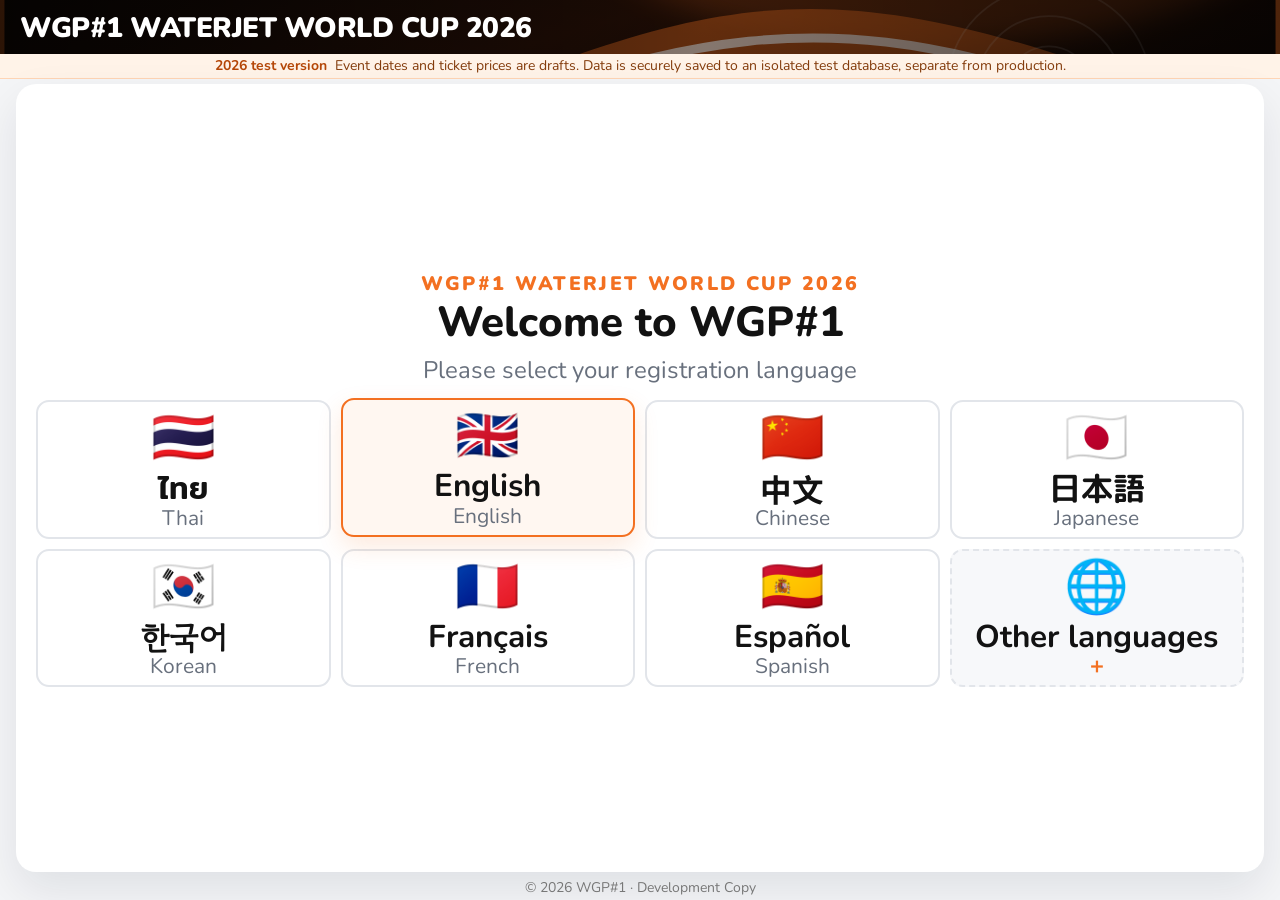
==== index.html @ 018e5635 "Guide visitors through registration with completion colors and a localized next-field prompt" ====
<!doctype html>
<html lang="th">
<head>
  <meta charset="utf-8">
  <meta name="viewport" content="width=device-width, initial-scale=1">
  <meta name="theme-color" content="#f37021">
  <title>WGP#1 2026 — Visitor & Ticket Registration</title>
  <link rel="preconnect" href="https://fonts.googleapis.com">
  <link rel="preconnect" href="https://fonts.gstatic.com" crossorigin>
  <link rel="stylesheet" href="https://fonts.googleapis.com/css2?family=Gowun+Dodum&amp;family=M+PLUS+Rounded+1c:wght@400;500;700;800;900&amp;family=Mitr:wght@400;500;600;700&amp;family=Noto+Sans+SC:wght@400;500;600;700;800;900&amp;family=Nunito:wght@400;500;600;700;800;900&amp;family=Tajawal:wght@400;500;700;800;900&amp;display=swap">
  <link rel="stylesheet" href="styles.css?v=20261029-1">
</head>
<body>
  <header class="hero" aria-label="WGP#1 World Cup">
    <img src="Header-2026.svg" alt="WGP#1 Waterjet World Cup 2026">
    <div class="hero-cover" aria-hidden="true"></div>
    <div class="language-switcher">
      <label for="language-select" data-i18n="languageLabel">ภาษา</label>
      <select id="language-select" aria-label="Language">
        <option value="th">ไทย</option><option value="en">English</option><option value="zh">中文</option>
        <option value="ja">日本語</option><option value="ko">한국어</option><option value="fr">Français</option><option value="es">Español</option>
        <option value="de">Deutsch</option><option value="ru">Русский</option><option value="pt">Português</option><option value="ar">العربية</option><option value="it">Italiano</option>
      </select>
    </div>
    <div class="hero-copy">
      <span class="year-chip" data-i18n="devVersion">2026 DEVELOPMENT VERSION</span>
      <h1>WGP#1 WATERJET WORLD CUP 2026</h1>
      <p data-i18n="heroSubtitle">ลงทะเบียนผู้เข้าชมและจำหน่ายตั๋ว</p>
    </div>
  </header>

  <div class="dev-notice" role="status">
    <strong data-i18n="devNoticeTitle">เวอร์ชันทดสอบปี 2026</strong>
    <span data-i18n="devNoticeBody">วันแข่งขันและราคาตั๋วเป็นค่าร่าง ข้อมูลจะเก็บในอุปกรณ์นี้เท่านั้นและยังไม่ส่งเข้าฐานข้อมูลจริง</span>
  </div>

  <main>
    <section id="screen-welcome" class="screen welcome-screen">
      <div class="welcome-card">
        <p class="eyebrow">WGP#1 WATERJET WORLD CUP 2026</p>
        <h2 data-i18n="welcomeTitle">ยินดีต้อนรับสู่ WGP#1</h2>
        <p class="welcome-subtitle" data-i18n="welcomeSubtitle">กรุณาเลือกภาษาที่ต้องการใช้ในการลงทะเบียน</p>
        <div class="language-grid" role="group" aria-label="Choose language">
          <button class="language-card" type="button" data-language="th"><span class="language-flag" aria-hidden="true">🇹🇭</span><strong>ไทย</strong><small>Thai</small></button>
          <button class="language-card" type="button" data-language="en"><span class="language-flag" aria-hidden="true">🇬🇧</span><strong>English</strong><small>English</small></button>
          <button class="language-card" type="button" data-language="zh"><span class="language-flag" aria-hidden="true">🇨🇳</span><strong>中文</strong><small>Chinese</small></button>
          <button class="language-card" type="button" data-language="ja"><span class="language-flag" aria-hidden="true">🇯🇵</span><strong>日本語</strong><small>Japanese</small></button>
          <button class="language-card" type="button" data-language="ko"><span class="language-flag" aria-hidden="true">🇰🇷</span><strong>한국어</strong><small>Korean</small></button>
          <button class="language-card" type="button" data-language="fr"><span class="language-flag" aria-hidden="true">🇫🇷</span><strong>Français</strong><small>French</small></button>
          <button class="language-card" type="button" data-language="es"><span class="language-flag" aria-hidden="true">🇪🇸</span><strong>Español</strong><small>Spanish</small></button>
          <button id="toggle-other-languages" class="language-card other-language-toggle" type="button" aria-expanded="false" aria-controls="other-language-panel"><span class="language-flag" aria-hidden="true">🌐</span><strong data-i18n="otherLanguages">Other languages</strong><small aria-hidden="true">＋</small></button>
        </div>
        <div id="other-language-panel" class="other-language-panel hidden">
          <div class="language-grid other-language-grid" role="group" aria-label="Other languages">
            <button class="language-card" type="button" data-language="de"><span class="language-flag" aria-hidden="true">🇩🇪</span><strong>Deutsch</strong><small>German</small></button>
            <button class="language-card" type="button" data-language="ru"><span class="language-flag" aria-hidden="true">🇷🇺</span><strong>Русский</strong><small>Russian</small></button>
            <button class="language-card" type="button" data-language="pt"><span class="language-flag" aria-hidden="true">🇧🇷</span><strong>Português</strong><small>Portuguese</small></button>
            <button class="language-card" type="button" data-language="ar"><span class="language-flag" aria-hidden="true">🇸🇦</span><strong>العربية</strong><small>Arabic</small></button>
            <button class="language-card" type="button" data-language="it"><span class="language-flag" aria-hidden="true">🇮🇹</span><strong>Italiano</strong><small>Italian</small></button>
          </div>
        </div>
      </div>
    </section>

    <section id="screen-visitor" class="screen hidden">
      <div class="page-head">
        <div><p class="eyebrow" data-i18n="partVisitor">ส่วนที่ 1 · ผู้เข้าชม</p><h2 data-i18n="visitorTitle">ลงทะเบียนผู้เข้าชมรายบุคคล</h2><p data-i18n="visitorIntro">ผู้เข้าชมทุกคนต้องกรอกข้อมูลของตนเองทีละคนก่อนเข้าสู่ขั้นตอนจำหน่ายตั๋ว</p></div>
        <div class="attendee-counter" aria-live="polite"><span data-i18n="registered">ลงทะเบียนแล้ว</span><strong id="visitor-count">0 คน</strong></div>
      </div>

      <form id="visitor-form" class="single-page-form" novalidate>
        <div id="visitor-saved-notice" class="visitor-saved-notice hidden" role="status" aria-live="polite">
          <span class="saved-check" aria-hidden="true">✓</span>
          <div><strong data-i18n="visitorSaved">บันทึกผู้เข้าชมเรียบร้อยแล้ว</strong><span id="inline-saved-count"></span></div>
        </div>

        <div class="visitor-form-layout five-step-layout">
          <div class="form-column form-column-details">
            <section class="form-section identity-section">
              <div class="section-title"><span class="section-number">1</span><div><h3 data-i18n="identityTitle">ชื่อและนามสกุล</h3></div></div>
              <div class="grid two">
                <label><span class="field-title" data-i18n="firstName">ชื่อจริง *</span><input id="v-first" autocomplete="given-name" required maxlength="80"></label>
                <label><span class="field-title" data-i18n="lastName">นามสกุล *</span><input id="v-last" autocomplete="family-name" required maxlength="80"></label>
              </div>
            </section>

            <section class="form-section demographics-section">
              <div class="section-title"><span class="section-number">2</span><div><h3 data-i18n="demographicsTitle">อายุ เพศ และสัญชาติ</h3></div></div>
              <div class="grid three demographics-grid">
                <label><span class="field-title" data-i18n="ageGroup">ช่วงอายุ *</span><select id="v-age" required><option value="" data-i18n="selectOption">— กรุณาเลือก —</option><option value="under-10" data-i18n="ageUnder10">ต่ำกว่า 10 ปี</option><option value="10-19">10–19</option><option value="20-39">20–39</option><option value="40-59">40–59</option><option value="60-plus" data-i18n="age60Plus">60 ปีขึ้นไป</option></select></label>
                <label><span class="field-title" data-i18n="gender">เพศ *</span><select id="v-gender" required><option value="" data-i18n="selectOption">— กรุณาเลือก —</option><option value="male" data-i18n="male">ชาย</option><option value="female" data-i18n="female">หญิง</option><option value="not-specified" data-i18n="preferNot">ไม่ประสงค์ระบุ</option></select></label>
                <label><span class="field-title" data-i18n="nationality">สัญชาติ *</span><span class="country-combobox"><input id="v-country" type="text" autocomplete="off" required role="combobox" aria-autocomplete="list" aria-expanded="false" aria-controls="country-suggestions" data-i18n-placeholder="nationalitySelect" placeholder="— เลือกสัญชาติ —"><span id="country-suggestions" class="country-suggestions hidden" role="listbox"></span></span></label>
              </div>
              <input id="v-city" type="hidden" value="">
            </section>

            <div id="guardian-panel" class="guardian-panel hidden">
              <div class="section-title compact"><span class="section-number">2A</span><div><h3 data-i18n="guardianTitle">ข้อมูลผู้ปกครอง</h3><p data-i18n="guardianSubtitle">จำเป็นสำหรับผู้เข้าชมอายุต่ำกว่า 20 ปี</p></div></div>
              <div class="grid three">
                <label><span class="field-title" data-i18n="guardianName">ชื่อ–นามสกุลผู้ปกครอง *</span><input id="g-name" autocomplete="name" maxlength="160"></label>
                <label><span class="field-title" data-i18n="relationship">ความสัมพันธ์ *</span><select id="g-relation"><option value="" data-i18n="selectOption">— กรุณาเลือก —</option><option value="parent" data-i18n="parent">บิดา/มารดา</option><option value="legal-guardian" data-i18n="legalGuardian">ผู้ปกครองตามกฎหมาย</option><option value="authorized-adult" data-i18n="authorizedAdult">ผู้ใหญ่ที่ได้รับมอบหมาย</option></select></label>
                <label><span class="field-title" data-i18n="guardianPhone">เบอร์โทรศัพท์ผู้ปกครอง *</span><input id="g-phone" type="tel" autocomplete="tel" maxlength="30"></label>
              </div>
              <label class="check-line"><input id="g-confirm" type="checkbox"><span data-i18n="guardianConfirm">ข้าพเจ้าเป็นผู้ปกครองหรือผู้มีอำนาจดำเนินการแทนผู้เยาว์ และยืนยันข้อมูลข้างต้น</span></label>
            </div>

            <section class="form-section attendance-section">
              <div class="section-title"><span class="section-number">3</span><div><h3 data-i18n="attendanceTitle">เคยมาชมงานหรือไม่</h3></div></div>
              <fieldset class="visible-options">
                <legend class="sr-only" data-i18n="previousAttendance">เคยเข้าชม WGP#1 หรือไม่ *</legend>
                <div class="option-grid previous-options">
                  <label class="option-tile radio-tile"><input type="radio" name="v-previous" value="first-time" required><span data-i18n="firstTime">มาครั้งแรก</span></label>
                  <label class="option-tile radio-tile"><input type="radio" name="v-previous" value="returning"><span data-i18n="returning">เคยเข้าชมแล้ว</span></label>
                </div>
              </fieldset>
            </section>
          </div>

          <div class="form-column form-column-profile">
            <section class="form-section source-section">
              <div class="section-title"><span class="section-number">4</span><div><h3 data-i18n="sourceTitle">ช่องทางที่รับข่าวสาร</h3><p data-i18n="sourceMultiHint">เลือกได้มากกว่า 1 ช่องทาง</p></div></div>
              <fieldset class="visible-options">
                <legend class="sr-only" data-i18n="discovery">ช่องทางหลักที่ทำให้มางาน *</legend>
                <div class="option-grid source-options">
                  <label class="option-tile checkbox-tile"><input type="checkbox" name="v-source" value="online-social"><span data-i18n="onlineSocial">Online Social</span></label>
                  <label class="option-tile checkbox-tile"><input type="checkbox" name="v-source" value="pattaya-promotion"><span data-i18n="pattayaPromotion">ป้ายหรือสื่อในพัทยา</span></label>
                  <label class="option-tile checkbox-tile"><input type="checkbox" name="v-source" value="friend-family"><span data-i18n="friendFamily">เพื่อนหรือครอบครัว</span></label>
                  <label class="option-tile checkbox-tile"><input type="checkbox" name="v-source" value="previous-event"><span data-i18n="previousEvent">งาน WGP#1 ครั้งก่อน</span></label>
                  <label class="option-tile checkbox-tile"><input type="checkbox" name="v-source" value="newspaper-television"><span data-i18n="newspaperTelevision">จากหนังสือพิมพ์หรือโทรทัศน์</span></label>
                </div>
              </fieldset>
            </section>

            <section class="form-section consent-section">
              <div class="section-title"><span class="section-number">5</span><div><h3 data-i18n="consentTitle">ความยินยอม</h3></div></div>
              <details class="privacy-details" open>
                <summary data-i18n="privacyDetailsToggle">อ่านประกาศความเป็นส่วนตัวและสื่อภายในงาน</summary>
                <div class="privacy-box"><p data-i18n-html="privacyRegistration"><strong>การลงทะเบียนและจำหน่ายตั๋ว:</strong> WGP#1 เก็บข้อมูลที่จำเป็นเพื่อยืนยันตัวผู้เข้าชม บริหารตั๋ว วิเคราะห์จำนวนผู้ชม และรักษาความปลอดภัยภายในงาน โดยจัดเก็บตามระยะเวลาที่องค์กรกำหนดและให้สิทธิเจ้าของข้อมูลตามกฎหมาย</p><p data-i18n-html="privacyMedia"><strong>การบันทึกภาพ วิดีโอ และเสียง:</strong> ข้าพเจ้าอนุญาตและยินยอมให้ผู้จัดงาน WGP#1 รวมถึงช่างภาพ ผู้ผลิตสื่อ และผู้ได้รับมอบหมาย บันทึกภาพนิ่ง ภาพเคลื่อนไหว และเสียงของข้าพเจ้าภายในงาน และนำไปใช้หรือเผยแพร่ผ่านสื่อต่าง ๆ เพื่อรายงานและประชาสัมพันธ์กิจกรรมของ WGP#1</p></div>
              </details>
              <label class="check-line required-line"><input id="v-privacy" type="checkbox" required aria-controls="marketing-consent-line" aria-expanded="false"><span data-i18n="privacyAck">ข้าพเจ้ายินยอมตามประกาศความเป็นส่วนตัวและสื่อภายในงาน</span></label>
              <label id="marketing-consent-line" class="check-line optional-line marketing-consent-line hidden"><input id="v-marketing" type="checkbox" aria-controls="marketing-email-panel" aria-expanded="false"><span data-i18n="marketingConsent">(ไม่บังคับ) ฉันต้องการรับข่าวสารการแข่งขันและกิจกรรมในอนาคตจาก WGP#1</span></label>
              <div id="marketing-email-panel" class="marketing-email-panel hidden">
                <div class="email-reveal-icon" aria-hidden="true">✉</div>
                <label><span class="field-title" data-i18n="marketingEmail">อีเมลสำหรับรับข่าวสาร (ไม่บังคับ)</span><input id="v-email" type="email" autocomplete="email" inputmode="email" maxlength="254" disabled data-i18n-placeholder="marketingEmailPlaceholder" placeholder="name@example.com"></label>
                <p data-i18n="marketingEmailHint">กรอกอีเมลหากต้องการให้ WGP#1 ส่งข่าวสารถึงคุณ โดยสามารถเว้นว่างได้</p>
              </div>
            </section>
          </div>

            <div class="registration-action-panel form-wide-actions">
              <div id="visitor-error" class="form-error hidden" role="alert"></div>
              <button id="view-attendees" class="attendee-list-button hidden" type="button"><span aria-hidden="true">👥</span><span data-i18n="viewRegistered">ดูผู้ชมที่ลงทะเบียนแล้ว</span><strong id="view-attendees-count">0</strong></button>
              <div class="registration-actions">
                <button class="registration-action next-action" type="submit" name="visitor-action" value="next">
                  <span class="registration-action-icon" aria-hidden="true">＋</span>
                  <span><strong data-i18n="confirmAddNext">ยืนยันและเพิ่มผู้ชมคนถัดไป</strong><small data-i18n="confirmAddNextHint">บันทึกคนนี้ แล้วเปิดแบบฟอร์มสำหรับคนถัดไป</small></span>
                </button>
                <button class="registration-action finish-action" type="submit" name="visitor-action" value="finish">
                  <span class="registration-action-icon" aria-hidden="true">→</span>
                  <span><strong data-i18n="confirmFinish">ยืนยันและเสร็จสิ้น</strong><small data-i18n="confirmFinishHint">บันทึกคนนี้ แล้วส่งต่อให้เจ้าหน้าที่ออกตั๋ว</small></span>
                </button>
              </div>
              <button id="remove-last-inline" class="text-button remove-last-inline hidden" type="button" data-i18n="removeLast">ลบผู้ชมคนล่าสุด</button>
            </div>
          </div>
      </form>

      <div id="attendee-modal" class="attendee-modal hidden" role="dialog" aria-modal="true" aria-labelledby="attendee-modal-title">
        <button class="attendee-modal-backdrop" type="button" aria-label="Close"></button>
        <div class="attendee-modal-card">
          <div class="attendee-modal-head"><div><p class="eyebrow" data-i18n="registered">ลงทะเบียนแล้ว</p><h3 id="attendee-modal-title" data-i18n="viewRegistered">ดูผู้ชมที่ลงทะเบียนแล้ว</h3></div><button id="close-attendee-modal" class="modal-close" type="button" aria-label="Close">×</button></div>
          <p id="attendee-modal-count" class="attendee-modal-count"></p>
          <div id="attendee-list" class="attendee-list"></div>
        </div>
      </div>
    </section>

    <section id="screen-handover" class="screen hidden"><div class="handover"><div class="handover-lock" data-i18n="staffNext">ขั้นตอนถัดไปสำหรับเจ้าหน้าที่</div><h2 data-i18n="handoverTitle">การลงทะเบียนผู้ชมเสร็จสมบูรณ์</h2><p class="handover-count"><strong id="handover-count">0</strong> <span data-i18n="visitors">ผู้เข้าชม</span></p><p data-i18n="handoverBody" style="white-space:pre-line">กรุณาส่งคืนอุปกรณ์ให้เจ้าหน้าที่ เพื่อดำเนินการออกตั๋วเข้าชมงาน</p><button id="to-staff" class="btn dark" type="button" data-i18n="staffContinue">เจ้าหน้าที่ดำเนินการต่อ</button></div></section>

    <section id="screen-staff" class="screen hidden">
      <div class="page-head"><div><p class="eyebrow" data-i18n="partStaff">ส่วนที่ 2 · สำหรับเจ้าหน้าที่</p><h2 data-i18n="staffTitle">สรุปรายการจำหน่ายตั๋ว</h2><p data-i18n="staffIntro">เลือกประเภทตั๋วให้ครบตามจำนวนผู้ชมที่ลงทะเบียน</p></div><div class="staff-head-actions"><a class="dashboard-link" href="dashboard.html" target="_blank" rel="noopener">Analytics dashboard</a><div class="attendee-counter dark-counter"><span data-i18n="visitorsInSale">ผู้ชมในรายการ</span><strong id="staff-attendee-count">0 คน</strong></div></div></div>
      <form id="staff-form" class="card" novalidate>
        <div class="grid two">
          <label><span class="field-title" data-i18n="staff">Staff *</span><select id="s-staff" required><option value="" data-i18n="selectStaff">— Select staff —</option><option value="Namwan">Namwan</option><option value="Aom">Aom</option><option value="Belle">Belle</option><option value="Cartoon">Cartoon</option><option value="Other" data-i18n="other">Other</option></select></label>
          <label><span class="field-title" data-i18n="payment">ช่องทางการชำระ *</span><select id="s-payment" required><option value="" data-i18n="selectOption">— กรุณาเลือก —</option><option value="cash" data-i18n="cash">เงินสด</option><option value="qr-transfer" data-i18n="qrTransfer">QR / โอนผ่านธนาคาร</option><option value="complimentary" data-i18n="complimentary">บัตรเชิญ</option></select></label>
        </div>
        <div class="ticket-head"><div><h3 data-i18n="ticketTypes">ประเภทและจำนวนตั๋ว</h3><p data-i18n="ticketTypesSubtitle">เลือกประเภทและจำนวน</p></div><div class="quantity-match"><span data-i18n="mustAllocate">ต้องจัดสรร</span><strong id="tickets-required">0 ใบ</strong></div></div>
        <div id="ticket-lines" class="ticket-lines"></div>
        <div class="staff-summary"><div><span data-i18n="totalTickets">จำนวนตั๋วรวม</span><strong id="ticket-total-qty">0 ใบ</strong></div><div><span data-i18n="calculatedTotal">ยอดคำนวณ</span><strong id="calculated-total">0 THB</strong></div><label><span class="field-title" data-i18n="amountPaid">ยอดรับจริง (THB) *</span><input id="s-amount" type="number" min="0" step="1" required></label></div>
        <label><span class="field-title" data-i18n="staffNote">หมายเหตุ</span><textarea id="s-note" rows="3" maxlength="500" data-i18n-placeholder="staffNotePlaceholder" placeholder="ส่วนลด บัตรเชิญ หรือกรณีพิเศษ"></textarea></label>
        <div id="staff-error" class="form-error hidden" role="alert"></div><div class="button-row"><button id="back-handover" class="btn secondary" type="button" data-i18n="back">ย้อนกลับ</button><button class="btn primary" type="submit" data-i18n="finalize">ยืนยันและบันทึกรายการ</button></div>
      </form>
    </section>

    <section id="screen-complete" class="screen hidden"><div class="complete-card"><div class="success-icon large">✓</div><p class="eyebrow" data-i18n="registrationComplete">ลงทะเบียนเสร็จสมบูรณ์</p><h2 data-i18n="completeTitle">ดำเนินการเสร็จสมบูรณ์</h2><p><span data-i18n="transactionNumber">หมายเลขรายการ</span> <strong id="transaction-id">—</strong></p><p id="storage-status" class="muted" data-i18n="localDataNotice">ข้อมูลทดสอบถูกเก็บเฉพาะในอุปกรณ์นี้ และยังไม่ส่งเข้าฐานข้อมูลจริง</p><button id="next-customer" class="btn primary" type="button" data-i18n="nextGroup">เริ่มรายการผู้ชมชุดถัดไป</button></div></section>
  </main>
  <footer data-i18n="footer">© 2026 WGP#1 · สำเนาสำหรับพัฒนา</footer>
  <script src="supabase-config.js?v=20261019-2"></script>
  <script src="data-service.js?v=20261019-1"></script>
  <script src="app.js?v=20261029-1"></script>
  <script src="visitor-guide.js?v=20261029-1"></script>
</body>
</html>
---- styles.css ----
:root{--orange:#f37021;--orange-dark:#cf4f07;--ink:#121212;--muted:#68707d;--line:#e7e8eb;--soft:#f6f7f9;--green:#159947;--danger:#b42318;--radius:18px;--shadow:0 18px 45px rgba(16,24,40,.09)}
*{box-sizing:border-box}body{margin:0;background:#f4f5f7;color:var(--ink);font-family:var(--font-body,"Nunito",system-ui,sans-serif);font-size:25.5px;line-height:1.5}.hidden{display:none!important}.hero{position:relative;min-height:260px;background:#111;overflow:hidden}.hero img{width:100%;height:100%;min-height:260px;object-fit:cover;display:block}.hero-cover{position:absolute;inset:0;background:linear-gradient(90deg,rgba(0,0,0,.82),rgba(0,0,0,.42) 55%,rgba(0,0,0,.68))}.hero-copy{position:absolute;left:max(22px,calc((100% - 1100px)/2));right:22px;bottom:32px;color:#fff}.hero-copy h1{max-width:820px;margin:10px 0 2px;font-size:clamp(45px,7.5vw,87px);line-height:1;font-weight:950;letter-spacing:-2px}.hero-copy p{margin:8px 0 0;font-size:clamp(25.5px,3vw,33px)}.year-chip{display:inline-flex;background:var(--orange);border-radius:999px;padding:6px 12px;font-size:19.5px;font-weight:900;letter-spacing:.08em}.dev-notice{display:flex;justify-content:center;gap:12px;flex-wrap:wrap;padding:11px 18px;background:#fff3e8;color:#843c0c;border-bottom:1px solid #ffd5b5;font-size:21px}.dev-notice strong{color:#b54708}main{max-width:1100px;margin:0 auto;padding:38px 20px 70px}.screen{min-height:55vh}.page-head{display:flex;align-items:flex-end;justify-content:space-between;gap:24px;margin-bottom:20px}.page-head h2{font-size:clamp(42px,6vw,63px);line-height:1.15;margin:4px 0}.page-head p{margin:0;color:var(--muted)}.eyebrow{margin:0!important;color:var(--orange)!important;font-size:19.5px;font-weight:900;letter-spacing:.12em}.attendee-counter{min-width:160px;background:#fff;border-left:5px solid var(--orange);border-radius:12px;padding:14px 18px;box-shadow:var(--shadow)}.attendee-counter span{display:block;color:var(--muted);font-size:19.5px}.attendee-counter strong{font-size:36px}.dark-counter{background:#181818;color:#fff}.dark-counter span{color:#c7c7c7}.card{background:#fff;border-radius:var(--radius);padding:clamp(20px,4vw,42px);box-shadow:var(--shadow)}.progress{display:grid;grid-template-columns:repeat(3,1fr);gap:8px;margin-bottom:34px}.progress span{padding:9px;text-align:center;border-radius:999px;background:#eceef1;color:#6f7580;font-size:19.5px;font-weight:800}.progress .active{background:var(--orange);color:#fff}.section-title{display:flex;align-items:center;gap:12px;margin:32px 0 17px;border-bottom:1px solid var(--line);padding-bottom:12px}.section-title:first-of-type{margin-top:0}.section-title.compact{margin-top:0}.section-title h3,.section-title p{margin:0}.section-title h3{font-size:30px}.section-title p{font-size:19.5px;color:var(--muted)}.section-number{display:grid;place-items:center;flex:0 0 36px;height:36px;border-radius:50%;background:var(--orange);color:#fff;font-weight:900}.grid{display:grid;gap:18px}.grid.two{grid-template-columns:repeat(2,minmax(0,1fr))}label{display:block;font-weight:800}label>span{color:#596273;font-size:21px;font-weight:600}input,select,textarea{width:100%;margin-top:7px;border:1px solid #d3d7de;border-radius:12px;padding:13px 14px;background:#fff;color:var(--ink);font:inherit;outline:none}input:focus,select:focus,textarea:focus{border-color:var(--orange);box-shadow:0 0 0 4px rgba(243,112,33,.14)}input[aria-invalid="true"],select[aria-invalid="true"]{border-color:var(--danger)}.guardian-panel{margin:28px 0;background:#fff8f1;border:1px solid #ffd3b2;border-radius:16px;padding:22px}.privacy-box{padding:18px 20px;background:var(--soft);border-left:5px solid #667085;border-radius:12px;color:#303642}.privacy-box p{margin:0 0 10px}.privacy-box p:last-child{margin-bottom:0}.en-copy{color:var(--muted);font-size:21px}.check-line{display:flex;gap:12px;align-items:flex-start;margin-top:17px;padding:15px;border-radius:12px;background:#fff}.check-line input{width:22px;height:22px;margin:2px 0 0;accent-color:var(--orange);flex:0 0 auto}.check-line span{color:var(--ink);font-size:24px;font-weight:700}.check-line small{color:var(--muted);font-weight:500}.required-line{border:1px solid #dfe2e7}.optional-line{background:#f8fafc;border:1px dashed #cfd4dc}.form-error{margin:20px 0 0;padding:13px 16px;border-radius:10px;background:#fff0ee;color:var(--danger);font-weight:700}.btn{display:inline-flex;align-items:center;justify-content:center;border:0;border-radius:13px;padding:15px 22px;font:inherit;font-weight:900;cursor:pointer}.btn.primary{background:var(--orange);color:#fff}.btn.primary:hover{background:var(--orange-dark)}.btn.dark{background:#111;color:#fff}.btn.secondary{background:#e9ebef;color:#252930}.btn.wide{width:100%;margin-top:24px}.confirmation-card,.complete-card{max-width:840px;margin:25px auto;background:#fff;border-radius:24px;padding:clamp(28px,6vw,60px);text-align:center;box-shadow:var(--shadow)}.confirmation-card h2,.complete-card h2{margin:5px 0;font-size:clamp(42px,6vw,63px)}.success-icon{display:grid;place-items:center;width:58px;height:58px;margin:0 auto 14px;border-radius:50%;background:#dcfce7;color:var(--green);font-size:48px;font-weight:950}.success-icon.large{width:80px;height:80px;font-size:66px}.choice-grid{display:grid;grid-template-columns:repeat(2,minmax(0,1fr));gap:16px;margin:28px 0}.choice-card{border:2px solid var(--line);border-radius:16px;background:#fff;padding:25px 18px;cursor:pointer;color:var(--ink)}.choice-card:hover{border-color:var(--orange);transform:translateY(-2px)}.choice-card.orange{border-color:var(--orange);background:#fff8f1}.choice-card strong,.choice-card small{display:block}.choice-card small{color:var(--muted);margin-top:5px}.choice-icon{display:block;color:var(--orange);font-size:51px;font-weight:950}.text-button{border:0;background:none;color:#7d4750;text-decoration:underline;cursor:pointer;font:inherit}.handover{max-width:900px;margin:15px auto;min-height:560px;border-radius:26px;padding:70px 30px;display:flex;flex-direction:column;align-items:center;justify-content:center;text-align:center;color:#fff;background:linear-gradient(135deg,#f37021,#d94b00);box-shadow:var(--shadow)}.handover h2{font-size:clamp(48px,7.5vw,84px);line-height:1.1;margin:16px 0}.handover p{font-size:30px}.handover p span{opacity:.9}.handover-lock{padding:7px 14px;background:rgba(0,0,0,.2);border:1px solid rgba(255,255,255,.4);border-radius:999px;font-size:19.5px;font-weight:900;letter-spacing:.12em}.handover-count strong{font-size:78px}.handover .btn{margin-top:24px;min-width:280px}.ticket-head{display:flex;justify-content:space-between;align-items:center;margin:30px 0 12px}.ticket-head h3,.ticket-head p{margin:0}.ticket-head p{color:var(--muted);font-size:21px}.quantity-match{text-align:right}.quantity-match span{display:block;color:var(--muted);font-size:19.5px}.quantity-match strong{font-size:33px}.ticket-lines{border:1px solid var(--line);border-radius:14px;overflow:hidden}.ticket-line{display:grid;grid-template-columns:1fr 110px 120px;align-items:center;gap:15px;padding:15px 18px;border-bottom:1px solid var(--line)}.ticket-line:last-child{border-bottom:0}.ticket-line p,.ticket-line strong{margin:0}.ticket-line p{color:var(--muted);font-size:19.5px}.ticket-line input{margin:0;text-align:center}.ticket-price{text-align:right}.staff-summary{display:grid;grid-template-columns:1fr 1fr 1.4fr;gap:16px;align-items:end;margin:24px 0;padding:20px;background:#171717;color:#fff;border-radius:15px}.staff-summary>div span{display:block;color:#bbb;font-size:19.5px}.staff-summary>div strong{font-size:34.5px}.staff-summary label>span{color:#ccc}.button-row{display:flex;justify-content:flex-end;gap:12px;margin-top:24px}.complete-card .muted{color:var(--muted);font-size:21px}.complete-card .btn{margin-top:18px}footer{text-align:center;color:#777;padding:22px;font-size:21px}
@media(max-width:720px){body{font-size:24px}.hero,.hero img{min-height:230px}.hero-copy{bottom:24px}.hero-copy h1{letter-spacing:-1px}.page-head{align-items:stretch;flex-direction:column}.attendee-counter{width:100%}.grid.two,.choice-grid{grid-template-columns:1fr}.progress span{font-size:16.5px;padding:8px 4px}.ticket-line{grid-template-columns:1fr 85px}.ticket-price{grid-column:1/-1;text-align:left}.staff-summary{grid-template-columns:1fr 1fr}.staff-summary label{grid-column:1/-1}.button-row{flex-direction:column-reverse}.button-row .btn{width:100%}.handover{min-height:500px}.dev-notice{justify-content:flex-start}}
.language-switcher{position:absolute;z-index:3;top:18px;right:max(20px,calc((100% - 1100px)/2));display:flex;align-items:center;gap:9px;padding:7px 9px 7px 13px;border:1px solid rgba(255,255,255,.35);border-radius:12px;background:rgba(0,0,0,.68);backdrop-filter:blur(8px);color:#fff}.language-switcher label{font-size:19.5px;white-space:nowrap}.language-switcher select{width:auto;min-width:132px;margin:0;padding:8px 30px 8px 10px;border:0;border-radius:8px;font-size:21px}.field-title{display:block;color:var(--ink);font-size:30px;font-weight:800}html[lang^="zh"] body,html[lang^="ja"] body,html[lang^="ko"] body{font-family:var(--font-body,system-ui,sans-serif)}
@media(max-width:720px){body{font-size:27px;line-height:1.6}main{padding:30px 16px 60px}.card{padding:24px 18px}.language-switcher{top:12px;right:12px}.language-switcher label{position:absolute;width:1px;height:1px;overflow:hidden;clip:rect(0 0 0 0)}.language-switcher select{min-width:124px;font-size:24px;padding:10px 32px 10px 12px}.hero-copy{padding-top:44px}.page-head h2{font-size:48px}.page-head p{font-size:25.5px}.eyebrow{font-size:21px}.dev-notice{font-size:24px;padding:14px 16px}.field-title{font-size:33.75px}.section-title h3{font-size:33px}.section-title p{font-size:22.5px}.progress span{font-size:19.5px;line-height:1.35;padding:10px 5px}input,select,textarea{font-size:27px;padding:15px 14px;min-height:54px}.check-line span{font-size:27px}.choice-card strong{font-size:28.5px}.choice-card small{font-size:24px}.btn{font-size:27px;min-height:56px}.ticket-line p,.ticket-head p,.quantity-match span,.staff-summary>div span{font-size:22.5px}.ticket-line strong{font-size:25.5px}.attendee-counter span{font-size:22.5px}.attendee-counter strong{font-size:40.5px}.complete-card .muted,footer{font-size:24px}}
.full-span{grid-column:1/-1}.visible-options{min-width:0;margin:6px 0 0;padding:0;border:0}.visible-options legend{width:100%;margin-bottom:9px}.field-hint{margin:-3px 0 12px;color:var(--muted);font-size:21px}.option-grid{display:grid;gap:11px}.previous-options{grid-template-columns:repeat(2,minmax(0,1fr));max-width:700px}.source-options{grid-template-columns:repeat(3,minmax(0,1fr))}.option-tile{position:relative;display:block;cursor:pointer}.option-tile input{position:absolute;width:1px;height:1px;margin:0;padding:0;opacity:0;pointer-events:none}.option-tile span{display:flex;align-items:center;gap:11px;min-height:56px;padding:13px 15px;border:2px solid #d7dbe2;border-radius:13px;background:#fff;color:var(--ink);font-size:24px;font-weight:750;line-height:1.3;transition:border-color .15s ease,background .15s ease,box-shadow .15s ease}.option-tile span::before{content:"";display:grid;place-items:center;flex:0 0 22px;width:22px;height:22px;border:2px solid #aeb4bf;background:#fff}.radio-tile span::before{border-radius:50%}.checkbox-tile span::before{border-radius:6px}.option-tile input:focus-visible+span{outline:3px solid rgba(243,112,33,.25);outline-offset:2px}.option-tile input:checked+span{border-color:var(--orange);background:#fff5ed;box-shadow:0 0 0 2px rgba(243,112,33,.1)}.radio-tile input:checked+span::before{border-color:var(--orange);background:var(--orange);box-shadow:inset 0 0 0 5px #fff}.checkbox-tile input:checked+span::before{content:"✓";border-color:var(--orange);background:var(--orange);color:#fff;font-size:22.5px;font-weight:950}.visible-options:has(input[aria-invalid="true"]) .option-grid{padding:6px;border:1px solid var(--danger);border-radius:15px}
@media(max-width:720px){.source-options{grid-template-columns:repeat(2,minmax(0,1fr))}.option-tile span{min-height:60px;padding:14px;font-size:25.5px}.field-hint{font-size:24px}}
@media(max-width:480px){.previous-options,.source-options{grid-template-columns:1fr}}
.marketing-email-panel{position:relative;display:grid;grid-template-columns:46px 1fr;gap:5px 14px;margin:0 0 18px;padding:20px;border:1px solid #ffc79f;border-radius:0 0 15px 15px;background:linear-gradient(135deg,#fff8f1,#fff);box-shadow:0 10px 24px rgba(243,112,33,.08);animation:emailReveal .24s ease-out}.marketing-email-panel label{grid-column:2}.marketing-email-panel p{grid-column:2;margin:3px 0 0;color:var(--muted);font-size:21px}.email-reveal-icon{grid-row:1/3;display:grid;place-items:center;width:42px;height:42px;border-radius:50%;background:var(--orange);color:#fff;font-size:31.5px;font-weight:900}.optional-line:has(input:checked){margin-bottom:0;border-color:#ffc79f;border-radius:12px 12px 0 0;background:#fff8f1}.marketing-email-panel input{background:#fff}@keyframes emailReveal{from{opacity:0;transform:translateY(-8px)}to{opacity:1;transform:translateY(0)}}
.marketing-consent-line{animation:emailReveal .24s ease-out}
@media(max-width:720px){.marketing-email-panel{grid-template-columns:38px 1fr;padding:18px 15px;gap:5px 11px}.email-reveal-icon{width:36px;height:36px;font-size:27px}.marketing-email-panel p{font-size:22.5px}}
@media(prefers-reduced-motion:reduce){*{scroll-behavior:auto!important;transition:none!important}}

/* Single-page visitor registration, optimized for iPad */
main{max-width:1320px}
#screen-visitor .page-head{max-width:1280px;margin-left:auto;margin-right:auto;align-items:center}
.single-page-form{max-width:1280px;margin:0 auto}
.visitor-form-layout{display:grid;grid-template-columns:minmax(0,1.55fr) minmax(340px,.9fr);gap:22px;align-items:start}
.form-column{display:grid;gap:22px;min-width:0}
.form-section,.registration-action-panel{background:#fff;border:1px solid rgba(16,24,40,.06);border-radius:20px;padding:clamp(20px,2.6vw,32px);box-shadow:var(--shadow)}
.form-section .section-title:first-child{margin-top:0}
.form-column-details>.guardian-panel{margin:0;box-shadow:var(--shadow)}
.consent-section .privacy-box{font-size:22.5px}
.visitor-saved-notice{display:flex;align-items:center;gap:14px;max-width:1280px;margin:0 auto 18px;padding:16px 20px;border:1px solid #9dd9b6;border-radius:16px;background:#ecfdf3;color:#106b37;box-shadow:0 10px 28px rgba(21,153,71,.1)}
.visitor-saved-notice .saved-check{display:grid;place-items:center;flex:0 0 36px;width:36px;height:36px;border-radius:50%;background:var(--green);color:#fff;font-size:33px;font-weight:950}
.visitor-saved-notice strong,.visitor-saved-notice span{display:block}
.visitor-saved-notice div>span{margin-top:2px;font-size:21px}
.registration-action-panel{position:sticky;bottom:16px;z-index:2;border-color:#ffcaa7;background:linear-gradient(145deg,#fffaf6,#fff)}
.registration-actions{display:grid;gap:12px}
.registration-action{display:grid;grid-template-columns:48px minmax(0,1fr);align-items:center;gap:13px;width:100%;min-height:84px;padding:15px 17px;border:2px solid var(--orange);border-radius:16px;background:#fff;color:var(--ink);font:inherit;text-align:left;cursor:pointer;transition:transform .15s ease,box-shadow .15s ease,background .15s ease}
.registration-action:hover{transform:translateY(-2px);box-shadow:0 10px 24px rgba(243,112,33,.16)}
.registration-action:focus-visible{outline:4px solid rgba(243,112,33,.25);outline-offset:2px}
.registration-action-icon{display:grid;place-items:center;width:44px;height:44px;border-radius:50%;background:#fff0e6;color:var(--orange);font-size:40.5px;font-weight:950}
.registration-action strong,.registration-action small{display:block}
.registration-action strong{font-size:25.5px;line-height:1.3}
.registration-action small{margin-top:4px;color:var(--muted);font-size:19.5px;line-height:1.35}
.finish-action{background:var(--orange);color:#fff}
.finish-action .registration-action-icon{background:rgba(255,255,255,.18);color:#fff}
.finish-action small{color:rgba(255,255,255,.84)}
.remove-last-inline{display:block;margin:15px auto 0;font-size:21px}
.registration-action-panel .form-error{margin:0 0 14px}

@media(min-width:768px) and (max-width:1180px){
  main{max-width:100%;padding:30px 24px 60px}
  .visitor-form-layout{grid-template-columns:minmax(0,1.35fr) minmax(320px,.85fr);gap:18px}
  .form-column{gap:18px}
  .form-section,.registration-action-panel{padding:22px}
  .source-options{grid-template-columns:repeat(2,minmax(0,1fr))}
  .hero,.hero img{min-height:220px}
  .hero-copy{bottom:24px}
}

/* Staff data system entry point */
.staff-head-actions{display:flex;align-items:center;gap:12px}.dashboard-link{display:inline-flex;min-height:42px;align-items:center;border:1px solid #d6d9df;border-radius:11px;padding:8px 13px;background:#fff;color:#252930;font-size:19.5px;font-weight:850;text-decoration:none;box-shadow:0 5px 18px rgba(16,24,40,.07)}.dashboard-link:hover{border-color:var(--orange);color:var(--orange-dark)}.btn[disabled]{cursor:wait;opacity:.62}
@media(max-width:720px){.staff-head-actions{align-items:stretch;flex-direction:column}.dashboard-link{justify-content:center}}
@media(max-width:900px){
  .visitor-form-layout{grid-template-columns:1fr}
  .registration-action-panel{position:static}
  .registration-actions{grid-template-columns:repeat(2,minmax(0,1fr))}
}
@media(max-width:720px){
  .form-section,.registration-action-panel{padding:22px 18px;border-radius:16px}
  .registration-actions{grid-template-columns:1fr}
  .visitor-saved-notice{margin-bottom:16px;padding:14px 16px}
}

/* Welcome and language selection */
.welcome-screen{display:grid;place-items:center;min-height:520px}
.welcome-card{width:min(1040px,100%);padding:clamp(28px,4vw,48px);border-radius:26px;background:#fff;text-align:center;box-shadow:var(--shadow)}
.welcome-card h2{margin:8px 0 4px;font-size:clamp(48px,6vw,75px);line-height:1.15}
.welcome-subtitle{margin:0 0 28px;color:var(--muted);font-size:28.5px}
.language-grid{display:grid;grid-template-columns:repeat(4,minmax(0,1fr));gap:14px}
.language-card{display:grid;place-items:center;min-height:142px;padding:17px 12px;border:2px solid #e2e5ea;border-radius:18px;background:#fff;color:var(--ink);font:inherit;cursor:pointer;transition:transform .15s ease,border-color .15s ease,box-shadow .15s ease}
.language-card:hover,.language-card:focus-visible,.language-card[aria-pressed="true"]{border-color:var(--orange);box-shadow:0 10px 25px rgba(243,112,33,.15);transform:translateY(-2px);outline:0}
.language-card[aria-pressed="true"]{background:#fff7f1}
.language-flag{font-size:63px;line-height:1}
.language-card strong{margin-top:9px;font-size:28.5px}
.language-card small{color:var(--muted);font-size:19.5px}
.welcome-mode .language-switcher{display:none}

/* Compact single-page form */
.flow-active .hero,.flow-active .hero img{min-height:156px;height:156px}
.flow-active .hero-copy{bottom:18px}
.flow-active .hero-copy h1{max-width:720px;margin:5px 0 0;font-size:clamp(40.5px,5.25vw,60px);letter-spacing:-1px}
.flow-active .hero-copy p{margin-top:3px;font-size:24px}
.flow-active .year-chip{padding:4px 10px;font-size:16.5px}
.flow-active main{padding-top:20px}
.flow-active #screen-visitor .page-head{margin-bottom:12px}
.flow-active #screen-visitor .page-head h2{margin:2px 0;font-size:clamp(37.5px,4.5vw,51px)}
.flow-active #screen-visitor .page-head>div>p:last-child{font-size:22.5px}
.flow-active .attendee-counter{padding:10px 15px}
.flow-active .attendee-counter strong{font-size:31.5px}
.flow-active .visitor-form-layout,.flow-active .form-column{gap:14px}
.flow-active .form-section,.flow-active .registration-action-panel{padding:18px;border-radius:16px}
.flow-active .section-title{gap:9px;margin:0 0 12px;padding-bottom:9px}
.flow-active .section-title h3{font-size:27px}
.flow-active .section-title p{font-size:18px}
.flow-active .section-number{flex-basis:31px;width:31px;height:31px;font-size:21px}
.flow-active .grid{gap:11px 13px}
.flow-active input,.flow-active select,.flow-active textarea{min-height:45px;margin-top:5px;padding:9px 11px}
.flow-active .field-title{font-size:26.25px}
.flow-active .field-hint{margin:-4px 0 7px;font-size:18px}
.flow-active .option-grid{gap:7px}
.flow-active .source-options{grid-template-columns:repeat(3,minmax(0,1fr))}
.flow-active .option-tile span{min-height:44px;padding:8px 10px;gap:8px;font-size:19.5px}
.flow-active .option-tile span::before{flex-basis:18px;width:18px;height:18px}
.flow-active .privacy-box{padding:13px 14px;font-size:19.5px;line-height:1.42}
.flow-active .privacy-box p{margin-bottom:7px}
.flow-active .check-line{gap:9px;margin-top:10px;padding:11px}
.flow-active .check-line span{font-size:21px}
.flow-active .check-line input{width:20px;height:20px;min-height:20px;margin:1px 0 0;padding:0}
.flow-active .registration-action{min-height:70px;padding:11px 14px}
.flow-active .registration-action-icon{width:38px;height:38px;font-size:34.5px}
.flow-active .registration-action strong{font-size:22.5px}
.flow-active .guardian-panel{padding:18px}

@media(min-width:768px) and (max-width:1180px){
  .flow-active .source-options{grid-template-columns:repeat(3,minmax(0,1fr))}
  .flow-active main{padding-top:16px}
  .flow-active .form-section,.flow-active .registration-action-panel{padding:16px}
}
@media(max-width:900px){
  .language-grid{grid-template-columns:repeat(3,minmax(0,1fr))}
}
@media(max-width:720px){
  .welcome-screen{min-height:auto}
  .welcome-card{padding:25px 17px;border-radius:20px}
  .welcome-subtitle{margin-bottom:20px;font-size:25.5px}
  .language-grid{grid-template-columns:repeat(2,minmax(0,1fr));gap:10px}
  .language-card{min-height:126px;padding:14px 8px}
  .language-flag{font-size:54px}
  .flow-active .hero,.flow-active .hero img{min-height:138px;height:138px}
  .flow-active .hero-copy{bottom:14px}
  .flow-active .hero-copy h1{font-size:37.5px}
  .flow-active .hero-copy p,.flow-active .year-chip{display:none}
  .flow-active .form-section,.flow-active .registration-action-panel{padding:18px 15px}
  .flow-active .source-options{grid-template-columns:repeat(2,minmax(0,1fr))}
}

/* Balanced three-step iPad registration */
.flow-active .hero,.flow-active .hero img{min-height:112px;height:112px}
.flow-active .hero-copy{bottom:12px}
.flow-active .hero-copy h1{margin:0;font-size:clamp(37.5px,4.5vw,51px)}
.flow-active .hero-copy p,.flow-active .year-chip{display:none}
.flow-active .language-switcher{top:11px;padding:5px 7px 5px 10px}
.flow-active .language-switcher select{padding-top:6px;padding-bottom:6px}
.flow-active .dev-notice{padding:6px 14px;font-size:18px}
.flow-active main{padding-top:10px;padding-bottom:36px}
.flow-active #screen-visitor .page-head{margin-bottom:8px}
.flow-active #screen-visitor .page-head h2{font-size:39px}
.flow-active #screen-visitor .page-head>div>p:last-child{display:none}
.flow-active .attendee-counter{min-width:120px;padding:7px 12px}
.flow-active .attendee-counter span{font-size:16.5px}
.flow-active .attendee-counter strong{font-size:27px}
.flow-active .visitor-saved-notice{margin-bottom:8px;padding:8px 12px;border-radius:12px}
.flow-active .visitor-saved-notice .saved-check{flex-basis:28px;width:28px;height:28px;font-size:25.5px}
.flow-active .visitor-saved-notice strong{font-size:19.5px}
.flow-active .visitor-saved-notice div>span{font-size:16.5px}
.flow-active .visitor-form-layout{grid-template-columns:minmax(360px,.9fr) minmax(0,1.35fr);gap:10px}
.flow-active .form-column{gap:10px}
.flow-active .form-section,.flow-active .registration-action-panel{padding:12px;border-radius:13px}
.flow-active .section-title{gap:7px;margin-bottom:8px;padding-bottom:6px}
.flow-active .section-title h3{font-size:22.5px}
.flow-active .section-title p{font-size:15px}
.flow-active .section-number{flex-basis:25px;width:25px;height:25px;font-size:16.5px}
.flow-active .grid{gap:7px 9px}
.flow-active input,.flow-active select,.flow-active textarea{min-height:37px;margin-top:3px;padding:6px 9px;font-size:21px;border-radius:9px}
.flow-active .field-title{font-size:22.5px}
.flow-active .field-hint{margin:-3px 0 4px;font-size:15px}
.flow-active .visible-options{margin-top:2px}
.flow-active .visible-options legend{margin-bottom:5px}
.flow-active .option-grid{gap:5px}
.flow-active .previous-options{max-width:none}
.flow-active .profile-section .source-options{grid-template-columns:repeat(4,minmax(0,1fr))}
.flow-active .option-tile span{min-height:34px;padding:5px 7px;gap:6px;border-width:1px;border-radius:8px;font-size:16.5px}
.flow-active .option-tile span::before{flex-basis:15px;width:15px;height:15px;border-width:1.5px}
.flow-active .privacy-box{padding:9px 10px;border-left-width:4px;border-radius:9px;font-size:17.25px;line-height:1.35}
.flow-active .privacy-box p{margin-bottom:5px}
.flow-active .check-line{gap:7px;margin-top:7px;padding:7px 9px;border-radius:9px}
.flow-active .check-line span{font-size:18px;line-height:1.35}
.flow-active .check-line input{width:17px;height:17px;min-height:17px}
.flow-active .guardian-panel{margin:0;padding:12px;border-radius:13px}
.flow-active .registration-action-panel{bottom:6px;padding:9px 10px}
.flow-active .registration-actions{grid-template-columns:repeat(2,minmax(0,1fr));gap:7px}
.flow-active .registration-action{grid-template-columns:30px minmax(0,1fr);min-height:52px;gap:7px;padding:7px 9px;border-radius:11px}
.flow-active .registration-action-icon{width:27px;height:27px;font-size:25.5px}
.flow-active .registration-action strong{font-size:18px;line-height:1.2}
.flow-active .registration-action small{margin-top:2px;font-size:14.25px;line-height:1.2}
.flow-active .remove-last-inline{margin-top:7px;font-size:16.5px}
.attendee-list-button{display:grid;grid-template-columns:22px 1fr auto;align-items:center;gap:7px;width:100%;margin:0 0 7px;padding:7px 10px;border:1px solid #f0b28c;border-radius:10px;background:#fff;color:#74340e;font:inherit;font-size:18px;font-weight:800;text-align:left;cursor:pointer}
.attendee-list-button strong{display:grid;place-items:center;min-width:25px;height:25px;border-radius:999px;background:#fff0e6;color:var(--orange);font-size:18px}
.attendee-list-button:hover{border-color:var(--orange);background:#fff8f2}
body.modal-open{overflow:hidden}
.attendee-modal{position:fixed;z-index:20;inset:0;display:grid;place-items:center;padding:20px}
.attendee-modal-backdrop{position:absolute;inset:0;width:100%;height:100%;border:0;background:rgba(10,12,16,.6);cursor:pointer}
.attendee-modal-card{position:relative;width:min(560px,100%);max-height:min(680px,85vh);overflow:auto;padding:24px;border-radius:20px;background:#fff;box-shadow:0 30px 80px rgba(0,0,0,.3)}
.attendee-modal-head{display:flex;align-items:flex-start;justify-content:space-between;gap:16px;border-bottom:1px solid var(--line);padding-bottom:13px}
.attendee-modal-head h3{margin:3px 0 0;font-size:34.5px}
.modal-close{display:grid;place-items:center;flex:0 0 38px;width:38px;height:38px;border:0;border-radius:50%;background:#f1f3f5;color:#333;font-size:39px;line-height:1;cursor:pointer}
.attendee-modal-count{margin:14px 0;color:var(--muted);font-size:21px}
.attendee-list{display:grid;gap:8px}
.attendee-list-item{display:grid;grid-template-columns:34px 1fr;align-items:center;gap:11px;padding:11px 13px;border:1px solid var(--line);border-radius:12px;background:#fafafa}
.attendee-list-number{display:grid;place-items:center;width:30px;height:30px;border-radius:50%;background:var(--orange);color:#fff;font-size:19.5px;font-weight:900}
.attendee-list-item strong,.attendee-list-item small{display:block}
.attendee-list-item strong{font-size:22.5px}
.attendee-list-item small{margin-top:2px;color:var(--muted);font-size:18px}

@media(min-width:901px) and (max-width:1180px){
  .flow-active .visitor-form-layout{grid-template-columns:minmax(330px,.9fr) minmax(0,1.35fr)}
  .flow-active .profile-section .source-options{grid-template-columns:repeat(3,minmax(0,1fr))}
}
@media(max-width:900px){
  .flow-active .visitor-form-layout{display:flex;flex-direction:column;gap:10px}
  .flow-active .form-column{display:contents}
  .flow-active .identity-section{order:1}
  .flow-active .profile-section{order:2}
  .flow-active .guardian-panel{order:3}
  .flow-active .consent-section{order:4}
  .flow-active .registration-action-panel{order:5}
  .flow-active .profile-section .source-options{grid-template-columns:repeat(3,minmax(0,1fr))}
  .flow-active .registration-action-panel{position:static}
}
@media(max-width:720px){
  .flow-active .hero,.flow-active .hero img{min-height:104px;height:104px}
  .flow-active .hero-copy h1{font-size:33px}
  .flow-active .profile-section .source-options{grid-template-columns:repeat(2,minmax(0,1fr))}
  .flow-active .registration-actions{grid-template-columns:1fr}
}

/* Searchable country selector */
.country-combobox{position:relative;display:block;color:var(--ink);font-weight:400}
.country-combobox>input{padding-right:38px}
.country-combobox::after{content:"⌕";position:absolute;right:12px;top:50%;transform:translateY(-43%);color:#7b8492;font-size:33px;font-weight:700;pointer-events:none}
.country-suggestions{position:absolute;z-index:12;top:calc(100% + 5px);left:0;right:0;max-height:250px;overflow:auto;padding:6px;border:1px solid #d3d7de;border-radius:11px;background:#fff;box-shadow:0 16px 35px rgba(16,24,40,.18)}
.country-suggestion{display:flex;align-items:center;justify-content:space-between;gap:12px;width:100%;padding:9px 10px;border:0;border-radius:8px;background:#fff;color:var(--ink);font:inherit;font-size:21px;text-align:left;cursor:pointer}
.country-suggestion:hover,.country-suggestion.active{background:#fff0e6;color:#9b3e08}
.country-suggestion small{color:#7b8492;font-size:16.5px;font-weight:800;letter-spacing:.08em}

/* Five-step iPad registration */
.sr-only{position:absolute!important;width:1px!important;height:1px!important;padding:0!important;margin:-1px!important;overflow:hidden!important;clip:rect(0,0,0,0)!important;white-space:nowrap!important;border:0!important}
.grid.three{grid-template-columns:repeat(3,minmax(0,1fr))}
.flow-active .five-step-layout{grid-template-columns:minmax(0,1fr) minmax(0,1.08fr);gap:10px;align-items:start}
.flow-active .five-step-layout .form-column{display:grid;gap:10px}
.flow-active .five-step-layout .form-section{padding:11px 12px}
.flow-active .five-step-layout .section-title{margin-bottom:7px}
.flow-active .five-step-layout .visible-options{margin:0;padding:0;border:0}
.flow-active .five-step-layout .source-options{grid-template-columns:repeat(3,minmax(0,1fr))}
.flow-active .five-step-layout .attendance-section .previous-options{grid-template-columns:repeat(2,minmax(0,1fr))}
.privacy-details{border:1px solid #dde1e7;border-radius:9px;background:#f8f9fb;overflow:hidden}
.privacy-details summary{position:relative;padding:8px 30px 8px 10px;color:#3d4653;font-size:16.5px;font-weight:800;cursor:pointer;list-style:none}
.privacy-details summary::-webkit-details-marker{display:none}
.privacy-details summary::after{content:"＋";position:absolute;right:10px;top:50%;transform:translateY(-50%);color:var(--orange);font-size:22.5px}
.privacy-details[open] summary::after{content:"−"}
.privacy-details .privacy-box{margin:0;border-radius:0;border-left:0;border-top:1px solid #dde1e7;background:#fff}
.flow-active .five-step-layout .check-line{margin-top:6px;padding:6px 8px}
.flow-active .five-step-layout .check-line span{font-size:16.5px}
.flow-active .five-step-layout .marketing-email-panel{grid-template-columns:28px 1fr;margin-bottom:0;padding:8px;gap:3px 7px}
.flow-active .five-step-layout .email-reveal-icon{width:27px;height:27px;font-size:21px}
.flow-active .five-step-layout .marketing-email-panel p{font-size:13.5px}
.flow-active .form-wide-actions{grid-column:1/-1;position:static;padding:8px 10px}
.flow-active .form-wide-actions .registration-actions{grid-template-columns:repeat(2,minmax(0,1fr))}
.flow-active .form-wide-actions .attendee-list-button{margin-bottom:6px}

@media(min-width:760px) and (max-width:1180px){
  .flow-active .five-step-layout{display:grid;grid-template-columns:minmax(0,1fr) minmax(0,1.05fr)}
  .flow-active .five-step-layout .identity-section,
  .flow-active .five-step-layout .demographics-section,
  .flow-active .five-step-layout .guardian-panel,
  .flow-active .five-step-layout .attendance-section,
  .flow-active .five-step-layout .source-section,
  .flow-active .five-step-layout .consent-section,
  .flow-active .five-step-layout .form-wide-actions{order:0}
  .flow-active .five-step-layout .source-options{grid-template-columns:repeat(3,minmax(0,1fr))}
  .flow-active .five-step-layout .option-tile span{font-size:15px}
}

@media(max-width:759px){
  .grid.three{grid-template-columns:1fr}
  .flow-active .five-step-layout{display:flex;flex-direction:column}
  .flow-active .five-step-layout .form-column{display:contents}
  .flow-active .five-step-layout .identity-section{order:1}
  .flow-active .five-step-layout .demographics-section{order:2}
  .flow-active .five-step-layout .guardian-panel{order:3}
  .flow-active .five-step-layout .attendance-section{order:4}
  .flow-active .five-step-layout .source-section{order:5}
  .flow-active .five-step-layout .consent-section{order:6}
  .flow-active .five-step-layout .form-wide-actions{order:7;width:100%}
  .flow-active .form-wide-actions .registration-actions{grid-template-columns:1fr}
}

/* Compact welcome screen with twelve visible language choices */
.welcome-mode .hero,.welcome-mode .hero img{min-height:108px;height:108px}
.welcome-mode .hero-copy{bottom:12px}
.welcome-mode .hero-copy h1{margin:0;font-size:clamp(37.5px,4.8vw,51px);letter-spacing:-1px}
.welcome-mode .hero-copy p,.welcome-mode .year-chip{display:none}
.welcome-mode main{padding-top:18px;padding-bottom:34px}
.welcome-mode .welcome-screen{min-height:auto}
.welcome-mode .welcome-card{width:min(1180px,100%);padding:22px 26px;border-radius:20px}
.welcome-mode .welcome-card h2{margin:3px 0;font-size:clamp(39px,4.5vw,57px)}
.welcome-mode .welcome-subtitle{margin-bottom:15px;font-size:24px}
.welcome-mode .language-grid{gap:9px}
.welcome-mode .language-card{min-height:88px;padding:9px 8px;border-radius:13px}
.welcome-mode .language-flag{font-size:45px}
.welcome-mode .language-card strong{margin-top:4px;font-size:22.5px}
.welcome-mode .language-card small{font-size:15px}
.other-language-toggle{border-style:dashed;background:#f7f8fa}
.other-language-toggle small{color:var(--orange);font-size:25.5px;font-weight:900;line-height:1}
.other-language-panel{margin-top:9px}
.other-language-grid{grid-template-columns:repeat(5,minmax(0,1fr))}
html[dir="rtl"] .hero-copy{text-align:right}

@media(max-width:720px){
  .welcome-mode .hero,.welcome-mode .hero img{min-height:94px;height:94px}
  .welcome-mode .hero-copy h1{font-size:31.5px}
  .welcome-mode main{padding-top:12px}
  .welcome-mode .welcome-card{padding:18px 13px}
  .welcome-mode .language-card{min-height:78px}
  .welcome-mode .language-flag{font-size:40.5px}
  .other-language-grid{grid-template-columns:repeat(2,minmax(0,1fr))}
}

/* Large, sequential five-step form */
.flow-active .five-step-layout{display:flex;flex-direction:column;align-items:stretch;gap:18px}
.flow-active .five-step-layout>.form-column,
.flow-active .five-step-layout .form-section,
.flow-active .five-step-layout .guardian-panel{width:100%}
.flow-active .five-step-layout .form-column{display:contents}
.flow-active .five-step-layout .identity-section{order:1}
.flow-active .five-step-layout .demographics-section{order:2}
.flow-active .five-step-layout .guardian-panel{order:3}
.flow-active .five-step-layout .attendance-section{order:4}
.flow-active .five-step-layout .source-section{order:5}
.flow-active .five-step-layout .consent-section{order:6}
.flow-active .five-step-layout .form-wide-actions{order:7;width:100%}
.flow-active .five-step-layout .form-section{padding:24px 26px;border-radius:18px}
.flow-active .five-step-layout .guardian-panel{padding:24px 26px;border-radius:18px}
.flow-active .five-step-layout .section-title{gap:13px;margin-bottom:18px;padding-bottom:13px}
.flow-active .five-step-layout .section-number{flex-basis:42px;width:42px;height:42px;font-size:27px}
.flow-active .five-step-layout .section-title h3{font-size:33px}
.flow-active .five-step-layout .section-title p{font-size:21px}
.flow-active .five-step-layout .grid{gap:16px}
.flow-active .five-step-layout input,
.flow-active .five-step-layout select{min-height:54px;padding:12px 14px;border-radius:11px;font-size:25.5px}
.flow-active .five-step-layout .field-title{font-size:30px}
.flow-active .five-step-layout .option-grid{gap:11px}
.flow-active .five-step-layout .source-options{grid-template-columns:repeat(3,minmax(0,1fr))}
.flow-active .five-step-layout .option-tile span{min-height:52px;padding:11px 13px;gap:10px;border-width:2px;border-radius:11px;font-size:22.5px}
.flow-active .five-step-layout .option-tile span::before{flex-basis:21px;width:21px;height:21px;border-width:2px}
.flow-active .five-step-layout .privacy-details summary{padding:13px 40px 13px 15px;font-size:22.5px}
.flow-active .five-step-layout .privacy-box{padding:17px 18px;font-size:21px;line-height:1.5}
.flow-active .five-step-layout .check-line{gap:12px;margin-top:12px;padding:14px 15px}
.flow-active .five-step-layout .check-line span{font-size:24px}
.flow-active .five-step-layout .check-line input{width:23px;height:23px;min-height:23px}
.flow-active .five-step-layout .marketing-email-panel{grid-template-columns:44px 1fr;padding:18px;gap:5px 13px}
.flow-active .five-step-layout .email-reveal-icon{width:40px;height:40px;font-size:30px}
.flow-active .five-step-layout .marketing-email-panel p{font-size:19.5px}
.flow-active .form-wide-actions{padding:16px 18px;border-radius:16px}
.flow-active .form-wide-actions .registration-actions{grid-template-columns:repeat(2,minmax(0,1fr));gap:13px}
.flow-active .form-wide-actions .registration-action{min-height:78px;padding:13px 16px}
.flow-active .form-wide-actions .registration-action-icon{width:42px;height:42px;font-size:37.5px}
.flow-active .form-wide-actions .registration-action strong{font-size:25.5px}
.flow-active .form-wide-actions .registration-action small{font-size:19.5px}

@media(max-width:759px){
  .flow-active .five-step-layout{gap:13px}
  .flow-active .five-step-layout .form-section{padding:20px 17px}
  .flow-active .five-step-layout .guardian-panel{padding:20px 17px}
  .flow-active .five-step-layout .grid.two,
  .flow-active .five-step-layout .grid.three{grid-template-columns:1fr}
  .flow-active .five-step-layout .source-options{grid-template-columns:repeat(2,minmax(0,1fr))}
  .flow-active .form-wide-actions .registration-actions{grid-template-columns:1fr}
}

/* One-screen iPad flow: five compact rows in a clear top-to-bottom sequence */
@media(min-width:760px){
  body.flow-active{display:flex;min-height:100vh;flex-direction:column}
  .flow-active .hero,.flow-active .hero img{min-height:66px;height:66px}
  .flow-active .hero-copy{bottom:7px}
  .flow-active .hero-copy h1{font-size:37.5px}
  .flow-active .language-switcher{top:6px}
  .flow-active .dev-notice{padding:3px 12px;font-size:16.5px;line-height:1.2}
  .flow-active main{display:flex;flex:1;width:100%;padding-top:5px;padding-bottom:5px}
  .flow-active #screen-visitor{display:flex;flex:1;min-height:0;flex-direction:column}
  .flow-active #visitor-form{display:flex;flex:1;min-height:0;flex-direction:column}
  .flow-active #screen-visitor .page-head{margin-bottom:4px}
  .flow-active #screen-visitor .page-head h2{font-size:37.5px;line-height:1.05}
  .flow-active .eyebrow{font-size:16.5px}
  .flow-active .attendee-counter{min-width:112px;padding:5px 10px}
  .flow-active .attendee-counter span{font-size:15px}
  .flow-active .attendee-counter strong{font-size:25.5px}
  .flow-active .five-step-layout{flex:1;min-height:0;justify-content:space-between;gap:4px}
  .flow-active .five-step-layout .form-section{display:flex;flex:1 0 auto;flex-direction:column;justify-content:center;padding:6px 12px;border-radius:11px}
  .flow-active .five-step-layout .consent-section{flex-grow:1.65}
  .flow-active .five-step-layout .section-title{gap:8px;margin-bottom:4px;padding-bottom:4px}
  .flow-active .five-step-layout .section-number{flex-basis:27px;width:27px;height:27px;font-size:19.5px}
  .flow-active .five-step-layout .section-title h3{font-size:24px;line-height:1.1}
  .flow-active .five-step-layout .section-title p{font-size:16.5px;line-height:1.1}
  .flow-active .five-step-layout .grid{gap:7px 9px}
  .flow-active .five-step-layout input,
  .flow-active .five-step-layout select{min-height:36px;margin-top:2px;padding:5px 8px;border-radius:8px;font-size:21px}
  .flow-active .five-step-layout .field-title{font-size:22.5px;line-height:1.1}
  .flow-active .five-step-layout .visible-options{margin-top:0}
  .flow-active .five-step-layout .option-grid{gap:6px}
  .flow-active .five-step-layout .attendance-section .previous-options{grid-template-columns:repeat(2,minmax(0,1fr))}
  .flow-active .five-step-layout .source-options{grid-template-columns:repeat(5,minmax(0,1fr))}
  .flow-active .five-step-layout .option-tile span{min-height:34px;padding:4px 7px;gap:6px;border-width:1px;border-radius:7px;font-size:18px;line-height:1.15}
  .flow-active .five-step-layout .option-tile span::before{flex-basis:16px;width:16px;height:16px;border-width:1px}
  .flow-active .five-step-layout .privacy-details summary{padding:6px 28px 6px 9px;font-size:18px;line-height:1.2}
  .flow-active .five-step-layout .privacy-box{padding:7px 10px;font-size:17.25px;line-height:1.28}
  .flow-active .five-step-layout .check-line{gap:7px;margin-top:5px;padding:6px 8px;border-radius:7px}
  .flow-active .five-step-layout .check-line span{font-size:18px;line-height:1.25}
  .flow-active .five-step-layout .check-line input{width:17px;height:17px;min-height:17px;margin-top:0}
  .flow-active .form-wide-actions{padding:6px 9px;border-radius:10px}
  .flow-active .form-wide-actions .registration-actions{gap:7px}
  .flow-active .form-wide-actions .registration-action{grid-template-columns:27px minmax(0,1fr);min-height:46px;padding:5px 8px;border-radius:9px}
  .flow-active .form-wide-actions .registration-action-icon{width:25px;height:25px;font-size:22.5px}
  .flow-active .form-wide-actions .registration-action strong{font-size:19.5px;line-height:1.15}
  .flow-active .form-wide-actions .registration-action small{margin-top:1px;font-size:15px;line-height:1.15}
  .flow-active footer{flex:0 0 auto;padding:5px 22px;font-size:16.5px}
  .flow-active #screen-handover:not(.hidden){display:grid;flex:1;width:100%;min-height:0;place-items:center}
  .flow-active #screen-handover .handover{width:min(900px,100%);margin:0 auto}

  /* Full-width, centered staff ticketing */
  .flow-active #screen-staff:not(.hidden){display:flex;flex:1;width:100%;min-height:0;flex-direction:column}
  .flow-active #screen-staff .page-head{width:100%;margin-bottom:5px}
  .flow-active #screen-staff .page-head h2{font-size:37.5px}
  .flow-active #staff-form{display:flex;flex:1;width:100%;max-width:1280px;min-height:0;margin:0 auto;padding:12px 16px;flex-direction:column;justify-content:space-between;border-radius:14px}
  .flow-active #staff-form>.grid{gap:10px}
  .flow-active #staff-form input,
  .flow-active #staff-form select,
  .flow-active #staff-form textarea{min-height:38px;margin-top:3px;padding:6px 10px;font-size:21px}
  .flow-active #staff-form .field-title{font-size:24.375px}
  .flow-active #staff-form .ticket-head{margin:7px 0 5px}
  .flow-active #staff-form .ticket-head h3{font-size:27px}
  .flow-active #staff-form .ticket-head p{font-size:18px}
  .flow-active #staff-form .quantity-match strong{font-size:27px}
  .flow-active #staff-form .ticket-lines{display:grid;grid-template-columns:repeat(3,minmax(0,1fr));gap:7px;border:0;overflow:visible}
  .flow-active #staff-form .ticket-line,
  .flow-active #staff-form .ticket-line:last-child{grid-template-columns:minmax(0,1fr) 64px 76px;gap:7px;padding:9px 10px;border:1px solid var(--line);border-radius:10px}
  .flow-active #staff-form .ticket-line strong{font-size:21px}
  .flow-active #staff-form .ticket-line p{font-size:16.5px}
  .flow-active #staff-form .ticket-line input{min-height:34px;padding:4px 6px}
  .flow-active #staff-form .ticket-price{font-size:21px}
  .flow-active #staff-form .staff-summary{gap:10px;margin:7px 0;padding:9px 12px;border-radius:10px}
  .flow-active #staff-form .staff-summary>div strong{font-size:27px}
  .flow-active #staff-form textarea{height:42px;min-height:42px;resize:none}
  .flow-active #staff-form .button-row{margin-top:7px}
  .flow-active #staff-form .btn{min-height:42px;padding:8px 18px;font-size:21px}
  .flow-active #screen-complete:not(.hidden){display:grid;flex:1;width:100%;min-height:0;place-items:center}
  .flow-active #screen-complete .complete-card{width:min(840px,100%);margin:0 auto}
}

/* Full-screen, easy-to-read language selection on tablet and desktop */
@media(min-width:760px){
  body.welcome-mode{display:flex;min-height:100vh;flex-direction:column}
  .welcome-mode main{display:flex;flex:1;width:100%;padding:16px 20px}
  .welcome-mode .welcome-screen{display:grid;flex:1;width:100%;min-height:0;place-items:center}
  .welcome-mode .welcome-card{display:flex;width:100%;height:100%;min-height:0;padding:28px 30px;flex-direction:column;justify-content:center}
  .welcome-mode .welcome-card h2{font-size:60px}
  .welcome-mode .welcome-subtitle{margin-bottom:22px;font-size:28.5px}
  .welcome-mode .language-grid{gap:13px}
  .welcome-mode .language-card{min-height:145px;padding:15px 12px}
  .welcome-mode .language-flag{font-size:69px}
  .welcome-mode .language-card strong{margin-top:8px;font-size:31.5px}
  .welcome-mode .language-card small{font-size:21px}
  .welcome-mode footer{flex:0 0 auto;padding:10px 22px}
}


/* 150% of the original type, with a compact tablet viewport layout. */
body{overflow-wrap:anywhere}
.screen,.page-head>div,.grid>label,.ticket-line>*{min-width:0}
.hero-copy h1{overflow-wrap:normal}
.language-card strong,.language-card small{max-width:100%}
.handover .btn{max-width:100%;min-width:0}
@media(min-width:760px){
  body.flow-active,body.welcome-mode{min-height:100svh}
  .flow-active .hero,.flow-active .hero img,.welcome-mode .hero,.welcome-mode .hero img{height:54px;min-height:54px}
  .hero-copy,.flow-active .hero-copy,.welcome-mode .hero-copy{left:20px;right:220px;bottom:10px}
  .hero-copy h1,.flow-active .hero-copy h1,.welcome-mode .hero-copy h1{font-size:28px;letter-spacing:-.5px;margin:0;max-width:none;line-height:1.1}
  .language-switcher,.flow-active .language-switcher{top:5px;right:20px;padding:3px 6px;gap:6px}
  .language-switcher select{padding:4px 24px 4px 8px;font-size:18px}
  .language-switcher label{font-size:16px}
  .dev-notice,.flow-active .dev-notice{padding:3px 12px;gap:3px 8px;font-size:14px;line-height:1.25}
  main,.flow-active main,.welcome-mode main{max-width:1440px;padding:5px 16px}
  .flow-active #screen-visitor .page-head,.flow-active #screen-staff .page-head{margin-bottom:4px;gap:12px}
  .flow-active #screen-visitor .page-head h2,.flow-active #screen-staff .page-head h2{font-size:30px;margin:0;line-height:1.1}
  .flow-active .eyebrow{font-size:14px}
  .flow-active .attendee-counter{padding:3px 8px}
  .flow-active .attendee-counter span{font-size:15px}
  .flow-active .attendee-counter strong{font-size:25.5px;line-height:1.15}
  .flow-active .five-step-layout{gap:4px}
  .flow-active .five-step-layout .form-section{padding:5px 10px}
  .flow-active .five-step-layout .section-title{margin:0 0 3px;padding-bottom:3px}
  .flow-active .five-step-layout .section-number{flex-basis:27px;width:27px;height:27px;font-size:19.5px}
  .flow-active .five-step-layout input:not([type=checkbox]):not([type=radio]),.flow-active .five-step-layout select{min-height:36px;padding:3px 8px;line-height:1.2}
  .flow-active .five-step-layout .option-tile span{min-height:38px;padding:4px 7px}
  .flow-active .five-step-layout .source-options{grid-template-columns:repeat(5,minmax(0,1fr))}
  .flow-active .five-step-layout .privacy-details summary{padding:3px 28px 3px 8px}
  .flow-active .five-step-layout .privacy-box{padding:5px 8px;line-height:1.25;max-height:none;overflow:visible}
  .flow-active .five-step-layout .privacy-box p{margin-bottom:4px}
  .flow-active .five-step-layout .check-line{padding:4px 7px;margin-top:4px}
  .flow-active .form-wide-actions{padding:4px 8px}
  .flow-active .form-wide-actions .registration-action{min-height:48px;padding:4px 8px}
  .flow-active footer,.welcome-mode footer{padding:3px 16px;font-size:14px;line-height:1.2}
  .welcome-mode .welcome-card{padding:12px 20px}
  .welcome-mode .welcome-card h2{font-size:42px;margin:0;line-height:1.2}
  .welcome-mode .welcome-subtitle{font-size:24px;margin:4px 0 12px}
  .welcome-mode .language-grid{gap:10px}
  .welcome-mode .language-card{min-height:116px;padding:7px 8px}
  .welcome-mode .language-flag{font-size:52px;line-height:1.1}
  .welcome-mode .language-card strong{font-size:31.5px;margin-top:4px;line-height:1.15}
  .welcome-mode .language-card small{font-size:21px;line-height:1.1}
  .flow-active #screen-staff .page-head>div>p:last-child{font-size:18px;margin:0}
  .flow-active #staff-form{padding:8px 12px;gap:4px}
  .flow-active #staff-form input,.flow-active #staff-form select{min-height:38px;padding:4px 8px}
  .flow-active #staff-form .ticket-line{grid-template-columns:minmax(0,1fr) 64px;gap:4px;padding:6px 8px}
  .flow-active #staff-form .ticket-line strong{font-size:21px;line-height:1.15}
  .flow-active #staff-form .ticket-line p{font-size:16.5px;line-height:1.2}
  .flow-active #staff-form .ticket-price{grid-column:1/-1;font-size:21px;text-align:start;line-height:1.1}
  .flow-active #staff-form .ticket-head{margin:3px 0}
  .flow-active #staff-form .staff-summary{margin:3px 0;padding:6px 10px}
  .flow-active #staff-form textarea{height:38px;min-height:38px;padding:3px 8px;resize:vertical}
  .flow-active #staff-form .button-row{margin-top:3px}
  .flow-active #staff-form .btn{min-height:42px;padding:6px 14px}
  .handover{min-height:0;padding:24px 30px}
  .handover h2{font-size:48px;margin:10px 0}
  .handover p{margin:8px 0;font-size:28px}
  .handover-count strong{font-size:60px}
  .handover .btn{margin-top:12px}
  .complete-card{padding:24px;margin:0 auto}
  .complete-card h2{font-size:42px}
}

/* Short landscape tablets: keep the five rows visible without shrinking type. */
@media(min-width:760px) and (max-height:850px){
  .flow-active #screen-visitor .page-head{align-items:center;justify-content:space-between;max-width:none;width:100%;min-height:44px}
  .flow-active #screen-visitor .page-head>div:first-child{display:flex;align-items:center;gap:10px}
  .flow-active #screen-visitor .page-head h2{font-size:27px}
  .flow-active .attendee-counter{display:flex;align-items:center;gap:8px;min-width:0}
  .flow-active .five-step-layout .identity-section,
  .flow-active .five-step-layout .demographics-section,
  .flow-active .five-step-layout .attendance-section{display:grid;grid-template-columns:215px minmax(0,1fr);align-items:center;gap:10px}
  .flow-active .five-step-layout .identity-section .section-title,
  .flow-active .five-step-layout .demographics-section .section-title,
  .flow-active .five-step-layout .attendance-section .section-title{border:0;margin:0;padding:0}
  .flow-active .five-step-layout .demographics-section input[type=hidden]{display:none}
  .flow-active .five-step-layout .source-section .section-title>div{display:flex;align-items:center;gap:12px;flex-wrap:wrap}
  .flow-active .five-step-layout .privacy-details summary{display:none}
  .flow-active .five-step-layout .privacy-details:not([open]) summary{display:block}
  .flow-active .five-step-layout .privacy-details[open] .privacy-box{border-top:0}
  .flow-active .form-wide-actions .registration-action small{font-size:15px}
  .welcome-mode .welcome-card h2{font-size:42px}
  .welcome-mode .welcome-card{padding:10px 20px}
  .welcome-mode .language-card{min-height:108px}
}

/* Friendly multilingual typography; keep the established sizes and layout. */
:root{--font-latin:"Nunito",system-ui,-apple-system,"Segoe UI",sans-serif;--font-body:var(--font-latin)}
html:lang(th){--font-body:"Mitr","Nunito",system-ui,sans-serif}
html:lang(ja){--font-body:"M PLUS Rounded 1c","Nunito",system-ui,sans-serif}
html:lang(ko){--font-body:"Gowun Dodum","Nunito",system-ui,sans-serif}
html:lang(zh){--font-body:"Noto Sans SC","Nunito",system-ui,sans-serif}
html:lang(ar){--font-body:"Tajawal","Nunito",system-ui,sans-serif}
body{font-family:var(--font-body);-webkit-font-smoothing:antialiased}
button,input,select,textarea{font-family:inherit}
#screen-staff,#screen-complete{--font-body:var(--font-latin);font-family:var(--font-latin)}
.hero-copy h1{font-family:var(--font-latin);font-weight:900}
.welcome-card h2,.page-head h2,.handover h2,.complete-card h2{font-weight:800}
.section-title h3,.flow-active .five-step-layout .section-title h3{font-weight:700}
.field-title,.flow-active .five-step-layout .field-title{font-weight:600}
.option-tile span,.check-line span,.flow-active .five-step-layout .check-line span{font-weight:600}
.privacy-box{font-weight:400}
.privacy-box strong{font-weight:700}
.language-card strong,.language-card small{font-family:var(--font-latin)}
.language-card[data-language="th"] strong{font-family:"Mitr",sans-serif}
.language-card[data-language="ja"] strong{font-family:"M PLUS Rounded 1c",sans-serif}
.language-card[data-language="ko"] strong{font-family:"Gowun Dodum",sans-serif}
.language-card[data-language="zh"] strong{font-family:"Noto Sans SC",sans-serif}
.language-card[data-language="ar"] strong{font-family:"Tajawal",sans-serif}
.language-flag{font-family:"Apple Color Emoji","Segoe UI Emoji","Noto Color Emoji",sans-serif}

/* Lighter Thai type: retain the rounded family and all existing sizes. */
html:lang(th) :is(#screen-welcome,#screen-visitor,#screen-handover){font-weight:400}
html:lang(th) :is(#screen-welcome,#screen-visitor,#screen-handover) :is(label,.field-title,.option-tile span,.check-line span,input,select,textarea,.eyebrow,.handover-lock,.attendee-counter span,.registration-action small){font-weight:400}
html:lang(th) :is(#screen-welcome,#screen-visitor,#screen-handover) :is(h2,h3,strong,.btn,.section-number,.privacy-details summary){font-weight:500}
html:lang(th) .language-switcher label,html:lang(th) .language-switcher select,html:lang(th) .dev-notice{font-weight:400}
html:lang(th) .dev-notice strong{font-weight:500}
.language-card[data-language="th"] strong{font-weight:500}


/* Guided registration: clear next field and completed answers, without moving focus. */
.visitor-guide{display:flex;align-items:center;gap:10px;max-width:360px;padding:5px 9px;border:1px solid #f2b27d;border-radius:10px;background:#fff7ef;color:#93410b;text-align:start;line-height:1.3;min-width:0}
.visitor-guide-copy{min-width:0;flex:1;font-size:15px;font-weight:500}
.visitor-guide-copy>span,.visitor-guide-copy>small{display:block}
.visitor-guide-copy>small{font-size:12px;color:#7b654f;margin-top:2px}
.visitor-guide-next{flex:0 0 auto;width:auto;margin:0;padding:7px 9px;border:1px solid #e4a36e;border-radius:7px;background:#fff;color:#91400b;font:inherit;font-size:13px;line-height:1.2;cursor:pointer;max-width:120px;white-space:normal}
.visitor-guide-next:focus-visible{outline:3px solid #e36b12;outline-offset:2px}
.visitor-guide.guide-all-complete{background:#eefaf1;border-color:#88cda3;color:#176338}
.guide-all-complete .visitor-guide-copy>small{color:#346749}
.guided-field{position:relative;min-width:0}
.guided-field>.field-title{padding-inline-end:24px}
.guided-field-status{position:absolute;inset-inline-end:3px;top:0;display:grid;place-items:center;width:20px;height:20px;border-radius:50%;font-family:system-ui,sans-serif!important;font-size:15px!important;font-weight:700!important;line-height:1;pointer-events:none}
.guided-field-status:empty{display:none}
.guide-complete>.guided-field-status{background:#d7f1e1;color:#166439}
.guide-current>.guided-field-status{background:#f37021;color:white}
#visitor-form .guided-field.guide-complete input:not([type=checkbox]):not([type=radio]),#visitor-form .guided-field.guide-complete select{background:#eefaf2;border-color:#60ac80;box-shadow:inset 0 0 0 1px #60ac80}
#visitor-form .guided-field.guide-current input:not([type=checkbox]):not([type=radio]),#visitor-form .guided-field.guide-current select{background:#fff8f0;border-color:#ef8a37;box-shadow:0 0 0 2px #f6c397}
#visitor-form fieldset.guided-field>.guided-field-status{top:-26px;inset-inline-end:3px}
#visitor-form fieldset.guide-current .option-grid{outline:2px solid #ed923e;outline-offset:2px;border-radius:8px;background:#fff8f0}
#visitor-form fieldset.guide-complete .option-tile input:checked+span{background:#eefaf2;border-color:#60ac80;color:#145b32}
#visitor-form .check-line.guide-current{outline:2px solid #ed923e;background:#fff8f0}
#visitor-form .check-line.guide-complete{border-color:#60ac80;background:#eefaf2}
#visitor-form .check-line>.guided-field-status{display:none}
#visitor-form .guide-section-complete .section-number{background:#218650}
#visitor-form input[aria-invalid=true]{border-color:var(--danger)!important}
@media(min-width:760px){#screen-visitor .page-head{gap:12px}.visitor-guide{margin-inline-start:8px}}
@media(min-width:760px) and (max-width:1180px){
  #screen-visitor .page-head>div:first-child{display:block!important;flex:1;min-width:0}
  #screen-visitor .page-head .eyebrow{display:none}
  #screen-visitor .page-head h2{font-size:25px!important}
  .visitor-guide{max-width:285px;padding:4px 7px;gap:7px}
  .visitor-guide-copy{font-size:13px}.visitor-guide-next{font-size:12px;max-width:85px;padding:6px}
}
@media(max-width:759px){.visitor-guide{width:100%;max-width:none;justify-content:space-between}.visitor-guide-next{max-width:140px}}
@media(prefers-reduced-motion:reduce){.guided-field input,.guided-field select{transition:none!important}}
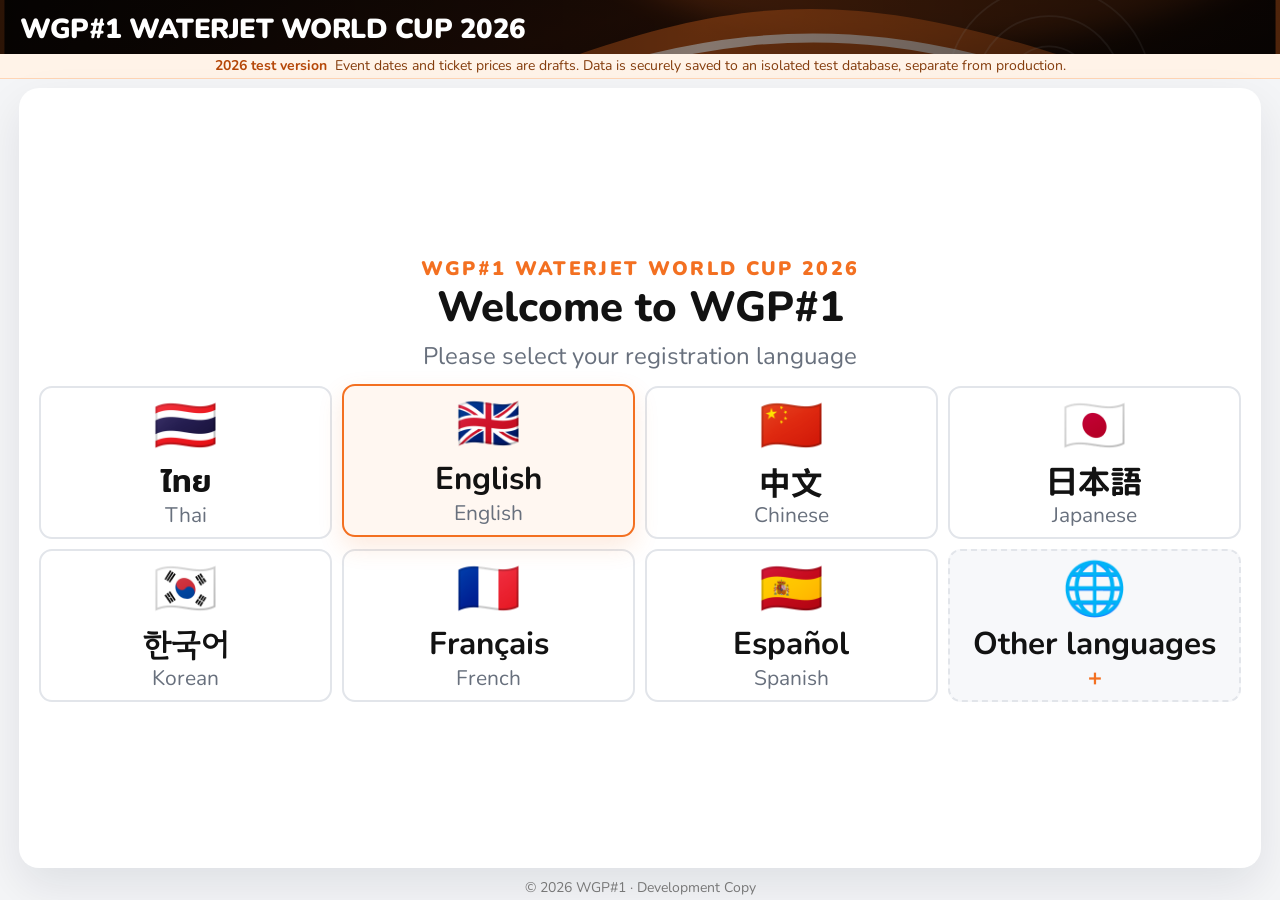
==== commit b216b217: "Support iPad home-screen web app and responsive safe-area tablet layout" ====
--- a/index.html
+++ b/index.html
@@ -2,13 +2,20 @@
 <html lang="th">
 <head>
   <meta charset="utf-8">
-  <meta name="viewport" content="width=device-width, initial-scale=1">
-  <meta name="theme-color" content="#f37021">
+  <meta name="viewport" content="width=device-width, initial-scale=1, viewport-fit=cover">
+  <meta name="theme-color" content="#121212">
+  <meta name="mobile-web-app-capable" content="yes">
+  <meta name="apple-mobile-web-app-capable" content="yes">
+  <meta name="apple-mobile-web-app-title" content="WGP#1 Tickets">
+  <meta name="apple-mobile-web-app-status-bar-style" content="black-translucent">
+  <link rel="manifest" href="manifest.webmanifest?v=20261102-1">
+  <link rel="apple-touch-icon" sizes="180x180" href="apple-touch-icon.png">
   <title>WGP#1 2026 — Visitor & Ticket Registration</title>
   <link rel="preconnect" href="https://fonts.googleapis.com">
   <link rel="preconnect" href="https://fonts.gstatic.com" crossorigin>
   <link rel="stylesheet" href="https://fonts.googleapis.com/css2?family=Gowun+Dodum&amp;family=M+PLUS+Rounded+1c:wght@400;500;700;800;900&amp;family=Mitr:wght@400;500;600;700&amp;family=Noto+Sans+SC:wght@400;500;600;700;800;900&amp;family=Nunito:wght@400;500;600;700;800;900&amp;family=Tajawal:wght@400;500;700;800;900&amp;display=swap">
-  <link rel="stylesheet" href="styles.css?v=20261029-1">
+  <link rel="stylesheet" href="styles.css?v=20261029-5">
+  <link rel="stylesheet" href="tablet-layout.css?v=20261102-1">
 </head>
 <body>
   <header class="hero" aria-label="WGP#1 World Cup">
@@ -87,7 +94,7 @@
             <section class="form-section demographics-section">
               <div class="section-title"><span class="section-number">2</span><div><h3 data-i18n="demographicsTitle">อายุ เพศ และสัญชาติ</h3></div></div>
               <div class="grid three demographics-grid">
-                <label><span class="field-title" data-i18n="ageGroup">ช่วงอายุ *</span><select id="v-age" required><option value="" data-i18n="selectOption">— กรุณาเลือก —</option><option value="under-10" data-i18n="ageUnder10">ต่ำกว่า 10 ปี</option><option value="10-19">10–19</option><option value="20-39">20–39</option><option value="40-59">40–59</option><option value="60-plus" data-i18n="age60Plus">60 ปีขึ้นไป</option></select></label>
+                <label><span class="field-title" data-i18n="ageGroup">ช่วงอายุ *</span><select id="v-age" required><option value="" data-i18n="selectOption">— กรุณาเลือก —</option><option value="under-10" data-i18n="ageUnder10">ต่ำกว่า 10 ปี</option><option value="10-19">10–19</option><option value="20-29">20–29</option><option value="30-39">30–39</option><option value="40-49">40–49</option><option value="50-59">50–59</option><option value="60-69">60–69</option><option value="70-plus" data-i18n="age70Plus">70 ปีขึ้นไป</option></select></label>
                 <label><span class="field-title" data-i18n="gender">เพศ *</span><select id="v-gender" required><option value="" data-i18n="selectOption">— กรุณาเลือก —</option><option value="male" data-i18n="male">ชาย</option><option value="female" data-i18n="female">หญิง</option><option value="not-specified" data-i18n="preferNot">ไม่ประสงค์ระบุ</option></select></label>
                 <label><span class="field-title" data-i18n="nationality">สัญชาติ *</span><span class="country-combobox"><input id="v-country" type="text" autocomplete="off" required role="combobox" aria-autocomplete="list" aria-expanded="false" aria-controls="country-suggestions" data-i18n-placeholder="nationalitySelect" placeholder="— เลือกสัญชาติ —"><span id="country-suggestions" class="country-suggestions hidden" role="listbox"></span></span></label>
               </div>
@@ -122,10 +129,9 @@
               <fieldset class="visible-options">
                 <legend class="sr-only" data-i18n="discovery">ช่องทางหลักที่ทำให้มางาน *</legend>
                 <div class="option-grid source-options">
-                  <label class="option-tile checkbox-tile"><input type="checkbox" name="v-source" value="online-social"><span data-i18n="onlineSocial">Online Social</span></label>
+                  <label class="option-tile checkbox-tile"><input type="checkbox" name="v-source" value="online-social"><span data-i18n="onlineSocial">Social Media</span></label>
                   <label class="option-tile checkbox-tile"><input type="checkbox" name="v-source" value="pattaya-promotion"><span data-i18n="pattayaPromotion">ป้ายหรือสื่อในพัทยา</span></label>
                   <label class="option-tile checkbox-tile"><input type="checkbox" name="v-source" value="friend-family"><span data-i18n="friendFamily">เพื่อนหรือครอบครัว</span></label>
-                  <label class="option-tile checkbox-tile"><input type="checkbox" name="v-source" value="previous-event"><span data-i18n="previousEvent">งาน WGP#1 ครั้งก่อน</span></label>
                   <label class="option-tile checkbox-tile"><input type="checkbox" name="v-source" value="newspaper-television"><span data-i18n="newspaperTelevision">จากหนังสือพิมพ์หรือโทรทัศน์</span></label>
                 </div>
               </fieldset>
@@ -153,11 +159,11 @@
               <div class="registration-actions">
                 <button class="registration-action next-action" type="submit" name="visitor-action" value="next">
                   <span class="registration-action-icon" aria-hidden="true">＋</span>
-                  <span><strong data-i18n="confirmAddNext">ยืนยันและเพิ่มผู้ชมคนถัดไป</strong><small data-i18n="confirmAddNextHint">บันทึกคนนี้ แล้วเปิดแบบฟอร์มสำหรับคนถัดไป</small></span>
+                  <span><strong data-i18n="confirmAddNext">ยืนยันและเพิ่มผู้ชมคนถัดไป</strong></span>
                 </button>
                 <button class="registration-action finish-action" type="submit" name="visitor-action" value="finish">
                   <span class="registration-action-icon" aria-hidden="true">→</span>
-                  <span><strong data-i18n="confirmFinish">ยืนยันและเสร็จสิ้น</strong><small data-i18n="confirmFinishHint">บันทึกคนนี้ แล้วส่งต่อให้เจ้าหน้าที่ออกตั๋ว</small></span>
+                  <span><strong data-i18n="confirmFinish">ยืนยันและเสร็จสิ้น</strong></span>
                 </button>
               </div>
               <button id="remove-last-inline" class="text-button remove-last-inline hidden" type="button" data-i18n="removeLast">ลบผู้ชมคนล่าสุด</button>
@@ -175,7 +181,7 @@
       </div>
     </section>
 
-    <section id="screen-handover" class="screen hidden"><div class="handover"><div class="handover-lock" data-i18n="staffNext">ขั้นตอนถัดไปสำหรับเจ้าหน้าที่</div><h2 data-i18n="handoverTitle">การลงทะเบียนผู้ชมเสร็จสมบูรณ์</h2><p class="handover-count"><strong id="handover-count">0</strong> <span data-i18n="visitors">ผู้เข้าชม</span></p><p data-i18n="handoverBody" style="white-space:pre-line">กรุณาส่งคืนอุปกรณ์ให้เจ้าหน้าที่ เพื่อดำเนินการออกตั๋วเข้าชมงาน</p><button id="to-staff" class="btn dark" type="button" data-i18n="staffContinue">เจ้าหน้าที่ดำเนินการต่อ</button></div></section>
+    <section id="screen-handover" class="screen hidden" aria-labelledby="handover-instruction"><div class="handover"><p class="handover-confirmation" data-i18n="handoverConfirmed">ลงทะเบียนเรียบร้อยแล้ว</p><h2 id="handover-instruction" class="handover-instruction" data-i18n="handoverInstruction">กรุณาส่งอุปกรณ์คืนให้เจ้าหน้าที่เพื่อรับบัตรเข้าชมงาน</h2><button id="to-staff" class="btn dark" type="button" data-i18n="staffContinue">เจ้าหน้าที่: ดำเนินการออกตั๋ว</button></div></section>
 
     <section id="screen-staff" class="screen hidden">
       <div class="page-head"><div><p class="eyebrow" data-i18n="partStaff">ส่วนที่ 2 · สำหรับเจ้าหน้าที่</p><h2 data-i18n="staffTitle">สรุปรายการจำหน่ายตั๋ว</h2><p data-i18n="staffIntro">เลือกประเภทตั๋วให้ครบตามจำนวนผู้ชมที่ลงทะเบียน</p></div><div class="staff-head-actions"><a class="dashboard-link" href="dashboard.html" target="_blank" rel="noopener">Analytics dashboard</a><div class="attendee-counter dark-counter"><span data-i18n="visitorsInSale">ผู้ชมในรายการ</span><strong id="staff-attendee-count">0 คน</strong></div></div></div>
@@ -197,8 +203,11 @@
   <footer data-i18n="footer">© 2026 WGP#1 · สำเนาสำหรับพัฒนา</footer>
   <script src="supabase-config.js?v=20261019-2"></script>
   <script src="data-service.js?v=20261019-1"></script>
-  <script src="app.js?v=20261029-1"></script>
+  <script src="age-groups.js?v=20261030-1"></script>
+  <script src="app.js?v=20261030-1"></script>
   <script src="visitor-guide.js?v=20261029-1"></script>
 </body>
 </html>
 
+
+
--- a/styles.css
+++ b/styles.css
@@ -624,3 +624,24 @@
 }
 @media(max-width:759px){.visitor-guide{width:100%;max-width:none;justify-content:space-between}.visitor-guide-next{max-width:140px}}
 @media(prefers-reduced-motion:reduce){.guided-field input,.guided-field select{transition:none!important}}
+
+/* Return-device screen: one clear instruction, centered and prominent. */
+#screen-handover .handover{min-height:400px;padding:32px clamp(20px,4vw,48px);gap:20px}
+#screen-handover .handover-confirmation{margin:0;font-size:20px;line-height:1.4;opacity:.9}
+#screen-handover .handover-instruction{max-width:100%;margin:0;font-size:clamp(30px,3.6vw,48px);line-height:1.4;text-wrap:balance}
+#screen-handover .handover .btn{margin-top:12px}
+@media(max-width:759px){#screen-handover .handover{min-height:340px;gap:18px}#screen-handover .handover-confirmation{font-size:18px}}
+
+#screen-handover .handover-instruction{white-space:pre-line;overflow-wrap:normal;word-break:normal}
+
+/* Four discovery channels, centered confirmation labels and clearer staff prices. */
+#visitor-form .source-options{grid-template-columns:repeat(4,minmax(0,1fr))}
+#visitor-form .registration-action{display:flex;position:relative;align-items:center;justify-content:center;gap:0;min-height:94px;padding:12px 44px;text-align:center}
+#visitor-form .registration-action>span:not(.registration-action-icon){display:block;width:100%;text-align:center}
+#visitor-form .registration-action strong{display:block;text-align:center}
+#visitor-form .registration-action-icon{position:absolute;inset-inline-start:12px;top:50%;transform:translateY(-50%);margin:0}
+.flow-active #staff-form .ticket-line .ticket-price{font-size:30px;line-height:1.15;font-weight:800;color:#a7460d;background:#fff0e4;border:1px solid #f3c5a3;border-radius:9px;padding:5px 10px;justify-self:start;white-space:nowrap;font-variant-numeric:tabular-nums}
+#staff-form #calculated-total{font-size:34px;line-height:1.2;font-variant-numeric:tabular-nums}
+#staff-form #s-amount{font-size:28px;font-weight:700;font-variant-numeric:tabular-nums}
+@media(min-width:760px){#visitor-form .registration-action{min-height:58px;padding:8px 44px}}
+@media(max-width:759px){#visitor-form .source-options{grid-template-columns:repeat(2,minmax(0,1fr))}}
--- a/tablet-layout.css
+++ b/tablet-layout.css
@@ -0,0 +1,149 @@
+/* Use the available window, including standalone iPad web apps and Split View. */
+html { min-height: 100%; -webkit-text-size-adjust: 100%; }
+body.flow-active, body.welcome-mode {
+  display: flex;
+  flex-direction: column;
+  min-height: 100vh;
+  min-height: 100dvh;
+  padding: env(safe-area-inset-top, 0px) env(safe-area-inset-right, 0px)
+    env(safe-area-inset-bottom, 0px) env(safe-area-inset-left, 0px);
+}
+body > .hero, body > .dev-notice, body > footer { flex-shrink: 0; }
+.flow-active main, .welcome-mode main {
+  display: flex;
+  flex: 1 0 auto;
+  width: 100%;
+  min-width: 0;
+  max-width: 1600px;
+}
+.screen { width: 100%; min-width: 0; }
+.flow-active #screen-visitor, .flow-active #screen-staff {
+  display: flex;
+  flex: 1;
+  min-height: 0;
+  flex-direction: column;
+}
+.welcome-mode .welcome-screen {
+  display: grid;
+  flex: 1;
+  min-height: 0;
+  place-items: center;
+}
+.flow-active #screen-visitor .page-head,
+.flow-active #screen-staff .page-head,
+.flow-active #visitor-form, .flow-active #staff-form {
+  width: 100%;
+  max-width: none;
+}
+.flow-active #screen-handover:not(.hidden),
+.flow-active #screen-complete:not(.hidden) {
+  display: grid;
+  flex: 1;
+  min-height: 0;
+  place-items: center;
+}
+.flow-active #screen-handover .handover {
+  width: min(100%, 1000px);
+  min-height: min(60dvh, 500px);
+  margin: 0 auto;
+}
+/* Content can grow normally when the keyboard or extra fields need room. */
+input, select, textarea, button { scroll-margin-block: 24px; }
+.country-suggestions { max-height: min(250px, 35dvh); }
+.attendee-modal-card { max-height: 85vh; max-height: 85dvh; overflow-y: auto; }
+
+@media (min-width: 760px) {
+  .flow-active main, .welcome-mode main {
+    padding: clamp(5px, 1dvh, 12px) clamp(12px, 1.5vw, 24px);
+  }
+  .hero-copy h1, .flow-active .hero-copy h1, .welcome-mode .hero-copy h1 {
+    font-size: clamp(18px, 2.15vw, 30px);
+  }
+  .flow-active #screen-visitor .page-head,
+  .flow-active #screen-staff .page-head { flex-wrap: wrap; }
+  .flow-active #visitor-form { flex: 1 0 auto; }
+  .flow-active .five-step-layout { gap: clamp(4px, .7dvh, 10px); }
+  .flow-active .five-step-layout .form-section {
+    padding-block: clamp(5px, .8dvh, 12px);
+  }
+  .flow-active .five-step-layout input:not([type=checkbox]):not([type=radio]),
+  .flow-active .five-step-layout select {
+    min-height: 40px;
+    font-size: clamp(18px, 2vw, 23px);
+  }
+  .flow-active .five-step-layout .field-title {
+    font-size: clamp(18px, 2vw, 23px);
+  }
+  .flow-active .five-step-layout .section-title h3 {
+    font-size: clamp(20px, 2vw, 25px);
+  }
+  .flow-active .five-step-layout .option-tile span {
+    min-height: 40px;
+    font-size: clamp(16px, 1.65vw, 20px);
+  }
+  .flow-active .five-step-layout .privacy-details summary {
+    display: block;
+    font-size: clamp(16px, 1.5vw, 18px);
+  }
+  .flow-active .five-step-layout .privacy-box {
+    font-size: clamp(16px, 1.4vw, 18px);
+  }
+  .flow-active .five-step-layout .check-line span {
+    font-size: clamp(16px, 1.5vw, 19px);
+  }
+  .flow-active #staff-form .ticket-lines { align-content: start; }
+  .flow-active #staff-form .ticket-line { min-width: 0; }
+  .welcome-mode .welcome-card { max-width: none; }
+  .welcome-mode .language-card {
+    min-height: clamp(108px, 17dvh, 180px);
+  }
+}
+
+/* Narrow tablets: let labels breathe and keep ticket cards readable. */
+@media (min-width: 760px) and (max-width: 1100px) {
+  .flow-active #staff-form .ticket-lines { grid-template-columns: repeat(2, minmax(0, 1fr)); }
+  .flow-active #staff-form .staff-summary { grid-template-columns: repeat(2, minmax(0, 1fr)); }
+  .flow-active #staff-form .staff-summary > label { grid-column: 1 / -1; }
+  .flow-active #screen-staff .staff-head-actions { flex-wrap: wrap; }
+}
+@media (min-width: 760px) and (max-width: 900px) {
+  #visitor-form .source-options { grid-template-columns: repeat(2, minmax(0, 1fr)); }
+  .flow-active .five-step-layout .identity-section,
+  .flow-active .five-step-layout .demographics-section,
+  .flow-active .five-step-layout .attendance-section {
+    display: flex;
+    flex-direction: column;
+    align-items: stretch;
+    gap: 4px;
+  }
+  .flow-active .five-step-layout .section-title { margin-bottom: 3px; }
+  .flow-active #screen-visitor .page-head { align-items: center; }
+  .visitor-guide { flex: 1; }
+}
+
+/* Small windows and Split View retain a readable, scrolling single column. */
+@media (max-width: 759px) {
+  .flow-active main, .welcome-mode main { padding: 12px; }
+  .flow-active .hero, .flow-active .hero img { height: 112px; min-height: 112px; }
+  .flow-active .hero-copy { left: 12px; right: 12px; bottom: 10px; padding-top: 0; }
+  .flow-active .hero-copy h1, .welcome-mode .hero-copy h1 {
+    font-size: clamp(20px, 4vw, 30px);
+    line-height: 1.15;
+  }
+  .flow-active .hero-copy p, .flow-active .year-chip { display: none; }
+  .flow-active .language-switcher { top: 8px; right: 12px; }
+  .flow-active .five-step-layout .form-section { padding: 16px; }
+  .flow-active .five-step-layout .field-title,
+  .flow-active .five-step-layout input:not([type=checkbox]):not([type=radio]),
+  .flow-active .five-step-layout select { font-size: 20px; }
+  .flow-active .five-step-layout .section-title h3 { font-size: 24px; }
+  .flow-active .five-step-layout .privacy-box,
+  .flow-active .five-step-layout .check-line span { font-size: 18px; }
+  .flow-active .five-step-layout .option-tile span { font-size: 18px; min-height: 44px; }
+  #visitor-form .registration-action { min-height: 66px; }
+  .flow-active .form-wide-actions .registration-action strong { font-size: 20px; }
+  .welcome-mode .welcome-card { width: 100%; padding: 20px 12px; }
+  .welcome-mode .language-grid { grid-template-columns: repeat(2, minmax(0, 1fr)); }
+  .welcome-mode .welcome-card h2 { font-size: clamp(28px, 5vw, 40px); }
+  .welcome-mode .welcome-subtitle { font-size: 20px; }
+}
